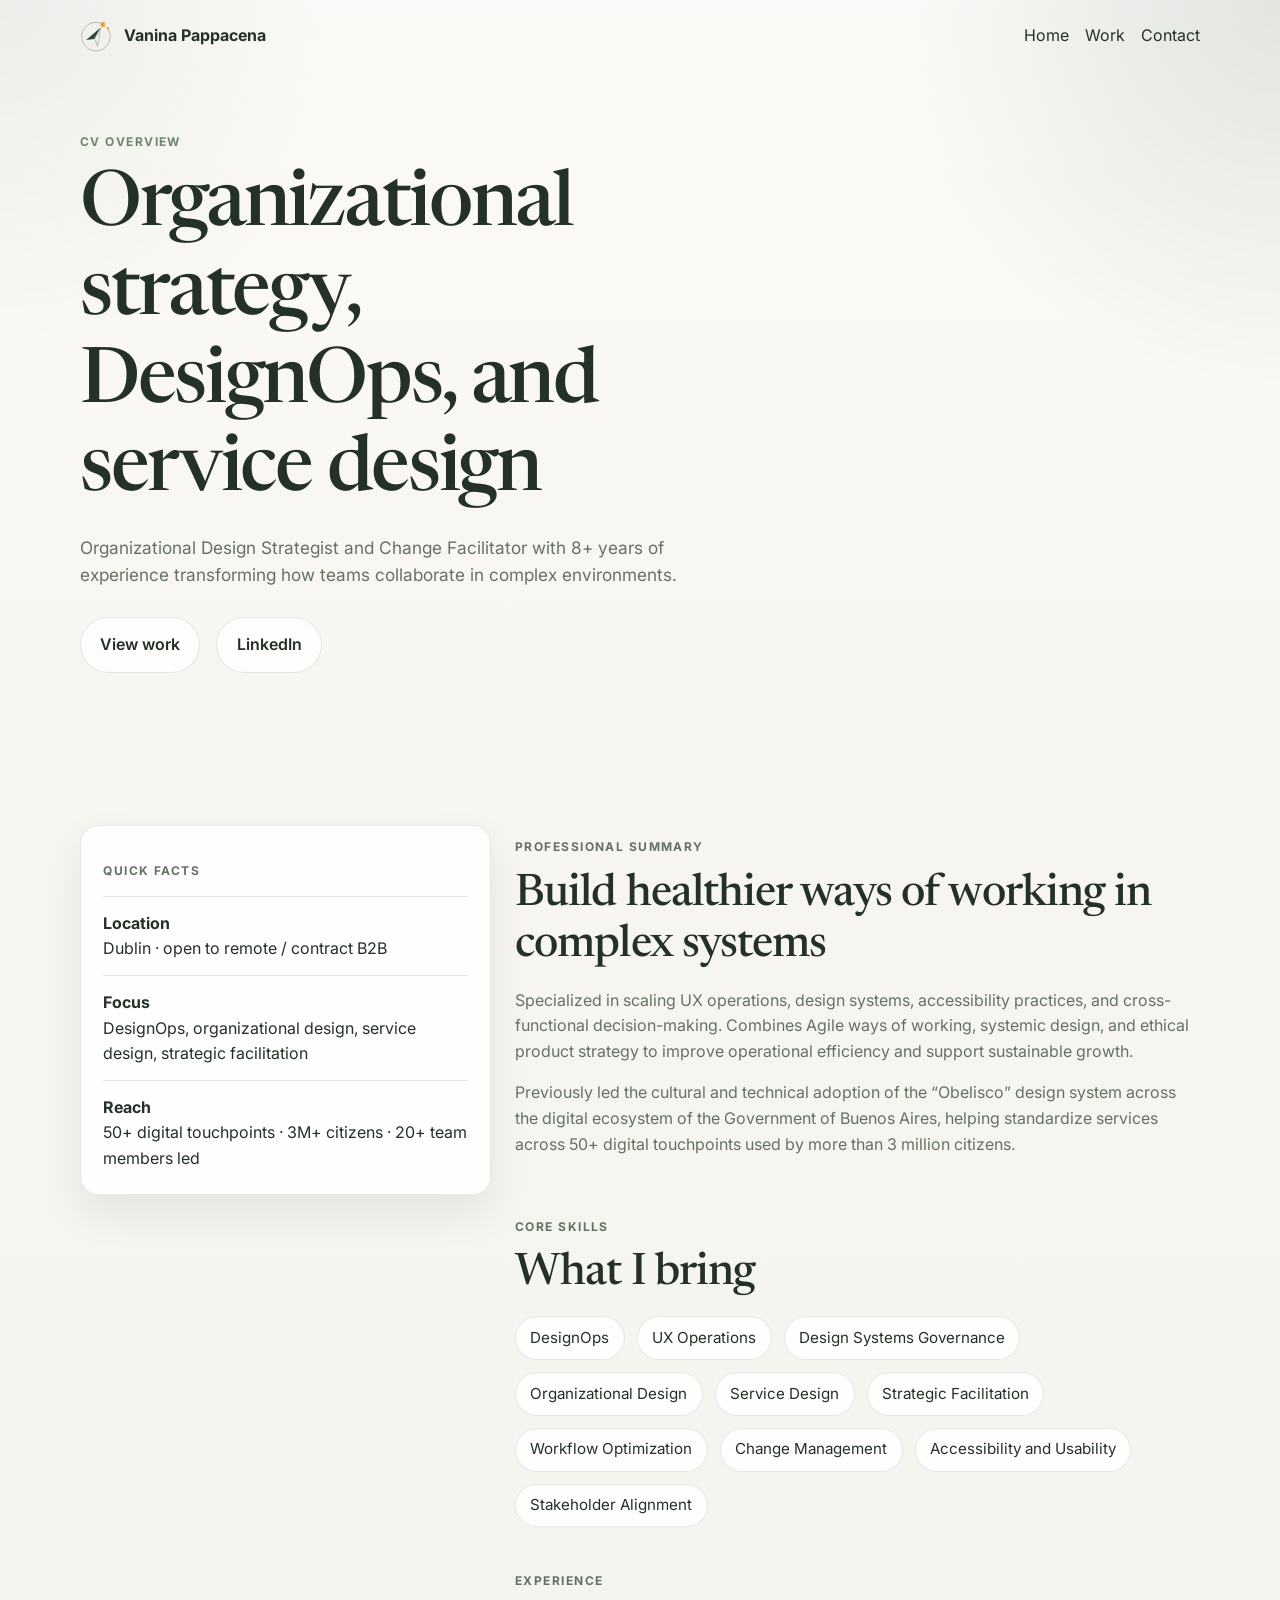
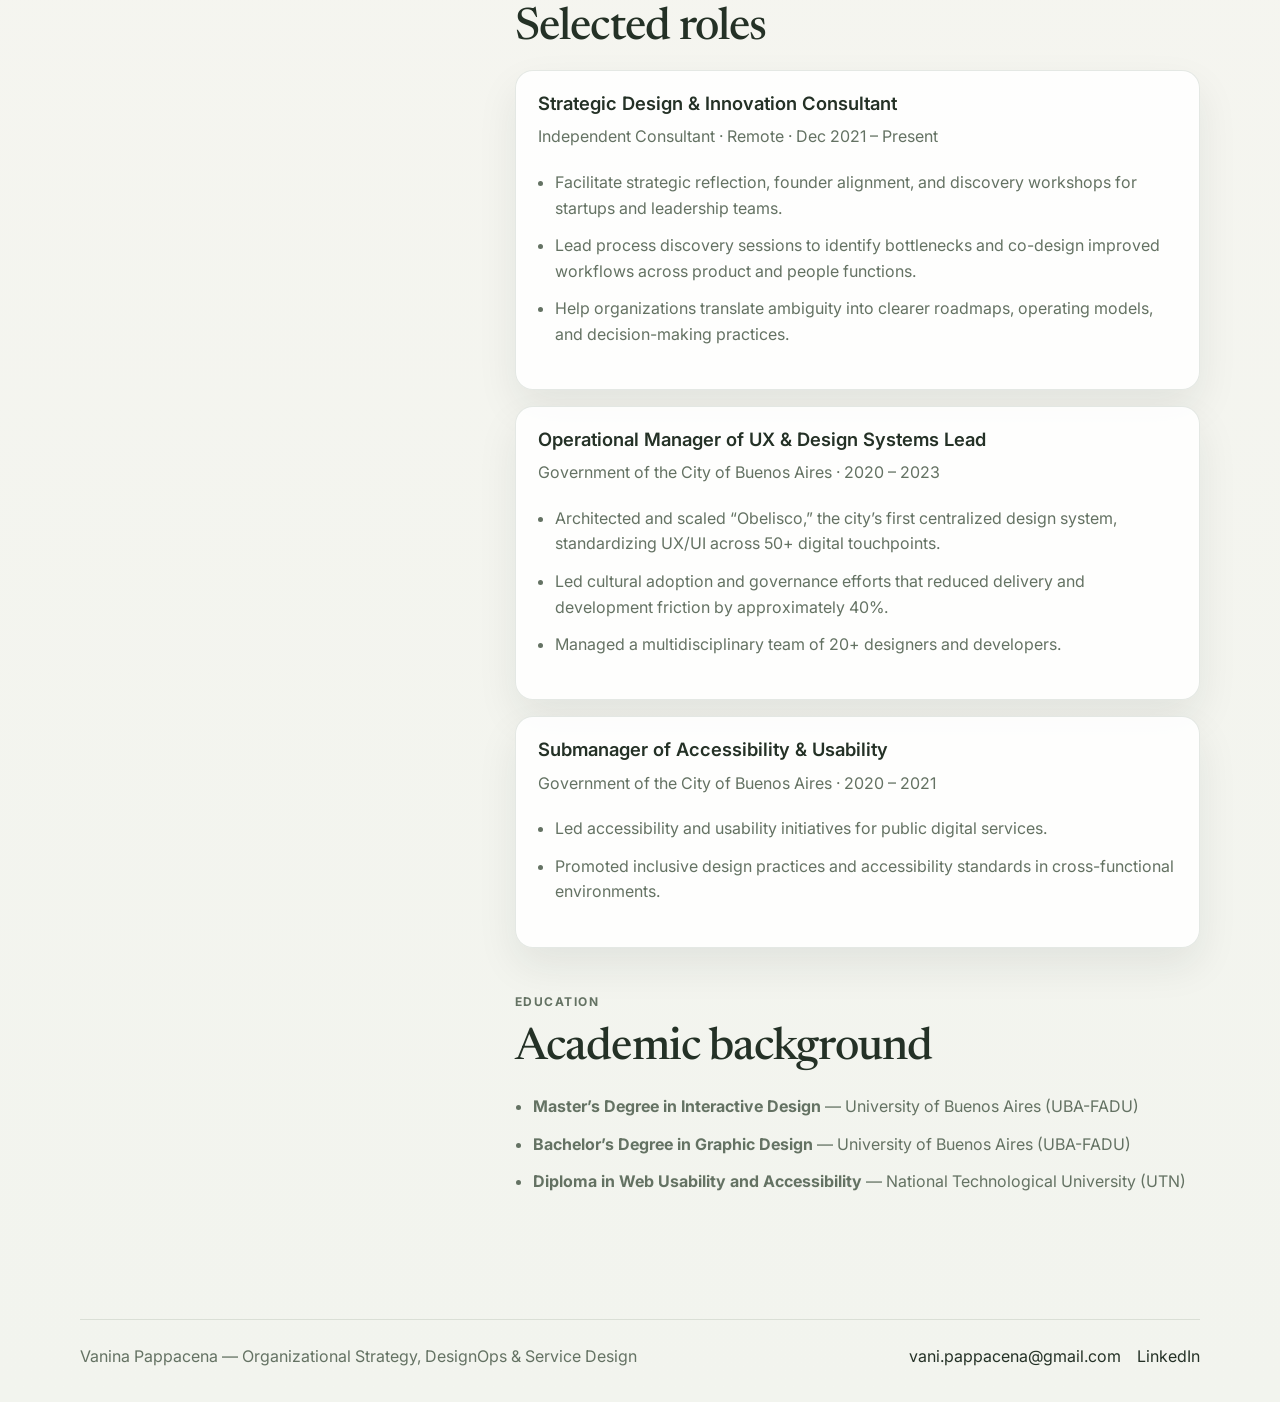
==== cv.html @ 183bc6b1 "Restructure homepage for recruiters and clients" ====
<!DOCTYPE html>
<html lang="en">
  <head>
    <meta charset="UTF-8" />
    <meta name="viewport" content="width=device-width, initial-scale=1.0" />
    <title>CV | Vanina Pappacena</title>
    <meta
      name="description"
      content="Professional profile and CV overview for Vanina Pappacena, focused on organizational strategy, DesignOps, and service design."
    />
    <link rel="preconnect" href="https://fonts.googleapis.com" />
    <link rel="preconnect" href="https://fonts.gstatic.com" crossorigin />
    <link
      href="https://fonts.googleapis.com/css2?family=Inter:wght@400;500;600;700;800&family=Newsreader:opsz,wght@6..72,400;6..72,500;6..72,600&display=swap"
      rel="stylesheet"
    />
    <link rel="stylesheet" href="styles.css" />
  </head>
  <body>
    <a class="skip-link" href="#main">Skip to content</a>
    <header class="hero archive-page">
      <nav class="nav container">
        <a href="index.html" class="brand" aria-label="Vanina Pappacena home">
          <span class="brand-mark" aria-hidden="true">
            <svg viewBox="0 0 26 27" xmlns="http://www.w3.org/2000/svg">
              <path d="M23.3946 8C24.4156 9.76504 25 11.8143 25 14C25 20.6274 19.6274 26 13 26C6.37258 26 1 20.6274 1 14C1 7.37258 6.37258 2 13 2C14.4025 2 15.7489 2.24062 17 2.68282" />
              <path d="M13.1991 19.167L14.4355 22.2803L16.8695 6.65194L11.7145 15.9192L13.1991 19.167Z" />
              <path d="M7.9419 16.3887L4.68591 16.9181L16.6733 6.60284L11.4561 15.9947L7.95185 16.3896L7.9419 16.3887Z" class="fill" />
              <path d="M18.597 6C18.2845 6 18.0086 5.92142 17.7692 5.76426C17.5299 5.60709 17.3419 5.37389 17.2051 5.06463C17.0684 4.75032 17 4.36248 17 3.90114C17 3.21166 17.1441 2.68441 17.4322 2.31939C17.7253 1.95437 18.1234 1.77186 18.6264 1.77186C18.812 1.77186 18.9805 1.79974 19.1318 1.85551C19.2833 1.90621 19.4176 1.97972 19.5348 2.07604C19.6569 2.1673 19.7594 2.2763 19.8425 2.40304L19.8718 2.40304L19.967 1.84791L20.4798 1.84791L20.4798 5.02661C20.4798 5.18378 20.5092 5.29531 20.5678 5.36121C20.6264 5.42205 20.6972 5.45247 20.7802 5.45247C20.8193 5.45247 20.8608 5.4474 20.9048 5.43726C20.9487 5.42712 20.9805 5.41952 21 5.41445L21 5.90114C20.9756 5.91635 20.9414 5.93156 20.8974 5.94676C20.8535 5.96198 20.8046 5.97465 20.751 5.98479C20.6972 5.99493 20.6434 6 20.5898 6C20.409 6 20.2576 5.95437 20.1355 5.86311C20.0183 5.77186 19.9329 5.60963 19.8791 5.37643L19.8278 5.37643C19.7497 5.4981 19.652 5.6071 19.5348 5.70342C19.4176 5.79468 19.2808 5.86819 19.1246 5.92395C18.9682 5.97465 18.7924 6 18.597 6Z" class="accent" />
              <circle cx="23" cy="7" r="1" class="accent" />
            </svg>
          </span>
          <span>Vanina Pappacena</span>
        </a>
        <div class="nav-links">
          <a href="index.html">Home</a>
          <a href="work.html">Work</a>
          <a href="index.html#contact">Contact</a>
        </div>
      </nav>
      <div class="container page-intro" id="main">
        <p class="eyebrow">CV overview</p>
        <h1>Organizational strategy, DesignOps, and service design</h1>
        <p class="lead">
          Organizational Design Strategist and Change Facilitator with 8+ years of experience transforming
          how teams collaborate in complex environments.
        </p>
        <div class="hero-actions">
          <a class="button secondary" href="work.html">View work</a>
          <a class="button secondary" href="https://www.linkedin.com/in/vanina-pappacena/" target="_blank" rel="noreferrer">LinkedIn</a>
        </div>
      </div>
    </header>

    <main>
      <section class="section container cv-layout">
        <aside class="case-summary">
          <p class="eyebrow">Quick facts</p>
          <ul class="metric-list">
            <li><strong>Location</strong><span>Dublin · open to remote / contract B2B</span></li>
            <li><strong>Focus</strong><span>DesignOps, organizational design, service design, strategic facilitation</span></li>
            <li><strong>Reach</strong><span>50+ digital touchpoints · 3M+ citizens · 20+ team members led</span></li>
          </ul>
        </aside>

        <div class="cv-content">
          <section class="case-section">
            <p class="eyebrow">Professional summary</p>
            <h2>Build healthier ways of working in complex systems</h2>
            <p>
              Specialized in scaling UX operations, design systems, accessibility practices, and cross-functional decision-making.
              Combines Agile ways of working, systemic design, and ethical product strategy to improve operational efficiency and support sustainable growth.
            </p>
            <p>
              Previously led the cultural and technical adoption of the “Obelisco” design system across the digital ecosystem of the Government of Buenos Aires,
              helping standardize services across 50+ digital touchpoints used by more than 3 million citizens.
            </p>
          </section>

          <section class="case-section">
            <p class="eyebrow">Core skills</p>
            <h2>What I bring</h2>
            <div class="chip-grid">
              <span class="chip">DesignOps</span>
              <span class="chip">UX Operations</span>
              <span class="chip">Design Systems Governance</span>
              <span class="chip">Organizational Design</span>
              <span class="chip">Service Design</span>
              <span class="chip">Strategic Facilitation</span>
              <span class="chip">Workflow Optimization</span>
              <span class="chip">Change Management</span>
              <span class="chip">Accessibility and Usability</span>
              <span class="chip">Stakeholder Alignment</span>
            </div>
          </section>

          <section class="case-section">
            <p class="eyebrow">Experience</p>
            <h2>Selected roles</h2>
            <div class="timeline">
              <article class="timeline-item">
                <h3>Strategic Design &amp; Innovation Consultant</h3>
                <p class="timeline-meta">Independent Consultant · Remote · Dec 2021 – Present</p>
                <ul class="about-points">
                  <li>Facilitate strategic reflection, founder alignment, and discovery workshops for startups and leadership teams.</li>
                  <li>Lead process discovery sessions to identify bottlenecks and co-design improved workflows across product and people functions.</li>
                  <li>Help organizations translate ambiguity into clearer roadmaps, operating models, and decision-making practices.</li>
                </ul>
              </article>
              <article class="timeline-item">
                <h3>Operational Manager of UX &amp; Design Systems Lead</h3>
                <p class="timeline-meta">Government of the City of Buenos Aires · 2020 – 2023</p>
                <ul class="about-points">
                  <li>Architected and scaled “Obelisco,” the city’s first centralized design system, standardizing UX/UI across 50+ digital touchpoints.</li>
                  <li>Led cultural adoption and governance efforts that reduced delivery and development friction by approximately 40%.</li>
                  <li>Managed a multidisciplinary team of 20+ designers and developers.</li>
                </ul>
              </article>
              <article class="timeline-item">
                <h3>Submanager of Accessibility &amp; Usability</h3>
                <p class="timeline-meta">Government of the City of Buenos Aires · 2020 – 2021</p>
                <ul class="about-points">
                  <li>Led accessibility and usability initiatives for public digital services.</li>
                  <li>Promoted inclusive design practices and accessibility standards in cross-functional environments.</li>
                </ul>
              </article>
            </div>
          </section>

          <section class="case-section">
            <p class="eyebrow">Education</p>
            <h2>Academic background</h2>
            <ul class="about-points">
              <li><strong>Master’s Degree in Interactive Design</strong> — University of Buenos Aires (UBA-FADU)</li>
              <li><strong>Bachelor’s Degree in Graphic Design</strong> — University of Buenos Aires (UBA-FADU)</li>
              <li><strong>Diploma in Web Usability and Accessibility</strong> — National Technological University (UTN)</li>
            </ul>
          </section>
        </div>
      </section>
    </main>

    <footer class="site-footer">
      <div class="container footer-content">
        <p>Vanina Pappacena — Organizational Strategy, DesignOps &amp; Service Design</p>
        <div class="footer-links">
          <a href="mailto:vani.pappacena@gmail.com">vani.pappacena@gmail.com</a>
          <a href="https://www.linkedin.com/in/vanina-pappacena/" target="_blank" rel="noreferrer">LinkedIn</a>
        </div>
      </div>
    </footer>
  </body>
</html>
---- styles.css ----
:root {
  --bg: #f6f4ee;
  --bg-alt: #edf1ea;
  --bg-soft: #e5ebe3;
  --surface: rgba(255, 255, 255, 0.88);
  --surface-strong: rgba(255, 255, 255, 0.96);
  --text: #243126;
  --muted: #647263;
  --accent: #6f856c;
  --accent-strong: #2c492d;
  --accent-warm: #e09f3e;
  --border: rgba(44, 73, 45, 0.12);
  --shadow: 0 18px 40px rgba(30, 44, 32, 0.08);
}

* {
  box-sizing: border-box;
}

html {
  scroll-behavior: smooth;
}

body {
  margin: 0;
  font-family: "Inter", system-ui, sans-serif;
  background: linear-gradient(180deg, #f8f6f1 0%, #f2f4ee 100%);
  color: var(--text);
  line-height: 1.6;
}

.skip-link {
  position: absolute;
  left: -9999px;
}

.skip-link:focus {
  left: 1rem;
  top: 1rem;
  z-index: 100;
  background: white;
  color: #0b1020;
  padding: 0.75rem 1rem;
  border-radius: 0.75rem;
}

.container {
  width: min(1120px, calc(100% - 2rem));
  margin: 0 auto;
}

.hero {
  padding-bottom: 4rem;
  background:
    radial-gradient(circle at top right, rgba(44, 73, 45, 0.12), transparent 26%),
    radial-gradient(circle at top left, rgba(111, 133, 108, 0.1), transparent 24%),
    linear-gradient(180deg, rgba(255, 255, 255, 0.5), rgba(255, 255, 255, 0));
}

.nav {
  display: flex;
  align-items: center;
  justify-content: space-between;
  padding: 1.25rem 0;
  gap: 1rem;
}

.brand,
.nav a,
.work-card a {
  color: var(--text);
  text-decoration: none;
}

.brand {
  display: inline-flex;
  align-items: center;
  gap: 0.75rem;
  font-weight: 700;
}

.brand-mark {
  width: 2rem;
  height: 2rem;
  display: inline-flex;
}

.brand-mark svg {
  width: 100%;
  height: 100%;
  fill: none;
  stroke: #2c492d;
  stroke-width: 0.25;
  stroke-linecap: round;
  stroke-linejoin: round;
}

.brand-mark svg .fill {
  fill: #2c492d;
  stroke: none;
}

.brand-mark svg .accent {
  fill: var(--accent-warm);
  stroke: none;
}

.nav-links {
  display: flex;
  gap: 1rem;
  flex-wrap: wrap;
}

.hero-content {
  padding: 4.5rem 0 2.5rem;
}

.eyebrow,
.tag {
  color: var(--accent);
  text-transform: uppercase;
  letter-spacing: 0.12em;
  font-size: 0.75rem;
  font-weight: 700;
}

h1,
h2,
h3 {
  line-height: 1.15;
  margin: 0 0 1rem;
}

h1 {
  font-family: "Newsreader", Georgia, serif;
  font-size: clamp(2.5rem, 7vw, 4.8rem);
  max-width: 13ch;
  font-weight: 500;
  letter-spacing: -0.03em;
}

h2 {
  font-family: "Newsreader", Georgia, serif;
  font-size: clamp(1.8rem, 4vw, 2.8rem);
  font-weight: 500;
  letter-spacing: -0.02em;
}

h3 {
  font-size: 1.15rem;
  font-weight: 600;
}

.lead {
  max-width: 58ch;
  color: var(--muted);
  font-size: 1.08rem;
}

.supporting-copy {
  max-width: 58ch;
  margin: 1rem 0 0;
  color: #556353;
}

.hero-actions,
.contact-actions {
  display: flex;
  gap: 1rem;
  flex-wrap: wrap;
  margin-top: 1.75rem;
}

.button {
  display: inline-flex;
  align-items: center;
  justify-content: center;
  padding: 0.9rem 1.2rem;
  border-radius: 999px;
  border: 1px solid var(--border);
  text-decoration: none;
  font-weight: 600;
}

.button.primary {
  background: var(--accent-strong);
  color: #f8f6f1;
  border-color: transparent;
}

.button.secondary {
  background: rgba(255, 255, 255, 0.8);
  color: var(--text);
}

.text-link {
  color: var(--accent-strong);
  text-decoration: none;
  font-weight: 600;
}

.button:hover,
.button:focus-visible,
.nav a:hover,
.nav a:focus-visible,
.work-card a:hover,
.work-card a:focus-visible,
.footer-links a:hover,
.footer-links a:focus-visible {
  opacity: 0.9;
}

.highlights {
  list-style: none;
  padding: 0;
  margin: 2rem 0 0;
  display: grid;
  grid-template-columns: repeat(2, minmax(0, 1fr));
  gap: 0.75rem;
  max-width: 48rem;
}

.highlights li,
.card,
.work-card,
.contact-box {
  background: var(--surface);
  border: 1px solid var(--border);
  border-radius: 16px;
  box-shadow: var(--shadow);
}

.highlights li {
  padding: 1rem 1.1rem;
}

.section-tight {
  padding: 2.5rem 0 0;
}

.intro-panel {
  padding: 0;
  background: transparent;
  border: 0;
  border-radius: 0;
  color: #435140;
  box-shadow: none;
}

.intro-panel p {
  margin: 0;
  font-size: 1.05rem;
  max-width: 38rem;
}

.intro-minimal {
  border-top: 1px solid var(--border);
  padding-top: 1.5rem;
}

.section {
  padding: 4.5rem 0;
}

.section-alt {
  background: var(--bg-alt);
}

.section-heading {
  margin-bottom: 1.75rem;
}

.compact-heading {
  margin-bottom: 1.25rem;
}

.grid {
  display: grid;
  gap: 1.25rem;
}

.two-up {
  grid-template-columns: repeat(2, minmax(0, 1fr));
}

.three-up {
  grid-template-columns: repeat(3, minmax(0, 1fr));
}

.work-grid {
  grid-template-columns: repeat(3, minmax(0, 1fr));
}

.expanded-work-grid {
  grid-template-columns: repeat(2, minmax(0, 1fr));
}

.compact-work-grid {
  align-items: start;
}

.card,
.work-card {
  padding: 1.35rem;
}

.audience-grid {
  align-items: stretch;
}

.audience-card {
  display: flex;
  flex-direction: column;
}

.card-actions {
  display: flex;
  align-items: center;
  gap: 1rem;
  flex-wrap: wrap;
  margin-top: auto;
  padding-top: 1rem;
}

.service-card,
.faq-card {
  height: 100%;
}

.feature-list {
  margin: 1rem 0 0;
  padding-left: 1.15rem;
  color: var(--muted);
}

.feature-list li + li {
  margin-top: 0.55rem;
}

.work-card ul {
  padding-left: 1.2rem;
  color: var(--muted);
}

.service-card p,
.work-card p,
.about-copy p,
.testimonial-card p,
.contact-box p {
  max-width: 58ch;
}

.work-card a {
  font-weight: 600;
  color: var(--accent-strong);
}

.about-points {
  margin: 1.25rem 0;
  padding-left: 1.1rem;
  color: var(--muted);
}

.about-points li {
  margin-bottom: 0.75rem;
}

.about-layout {
  display: grid;
  grid-template-columns: 0.8fr 1.2fr;
  gap: 2rem;
  align-items: start;
}

.about-copy {
  color: var(--muted);
}

.testimonials-grid {
  grid-template-columns: repeat(2, minmax(0, 1fr));
}

.testimonial-card,
.final-cta {
  background: var(--surface);
  border: 1px solid var(--border);
  border-radius: 16px;
  box-shadow: var(--shadow);
}

.testimonial-card {
  padding: 1.5rem;
  color: var(--muted);
}

.testimonial-meta {
  display: flex;
  flex-direction: column;
  gap: 0.15rem;
  margin-top: 1rem;
  color: var(--text);
}

.testimonial-meta span {
  color: var(--muted);
  font-size: 0.95rem;
}

.contact-box {
  padding: 2rem;
  display: flex;
  justify-content: space-between;
  gap: 2rem;
  align-items: center;
}

.section-note {
  margin: 1.25rem 0 0;
  color: var(--muted);
  max-width: 44rem;
}

.archive-cta {
  display: flex;
  align-items: center;
  justify-content: space-between;
  gap: 1rem;
  flex-wrap: wrap;
}

.archive-page .hero,
.case-page .hero {
  padding-bottom: 2.5rem;
}

.page-intro {
  padding: 3rem 0 1rem;
}

.archive-grid {
  align-items: stretch;
}

.cv-layout {
  display: grid;
  grid-template-columns: 0.75fr 1.25fr;
  gap: 1.5rem;
  align-items: start;
}

.cv-content {
  display: grid;
  gap: 0;
}

.chip-grid {
  display: flex;
  flex-wrap: wrap;
  gap: 0.75rem;
  margin-top: 1rem;
}

.chip {
  display: inline-flex;
  align-items: center;
  padding: 0.55rem 0.9rem;
  border-radius: 999px;
  background: rgba(255, 255, 255, 0.9);
  border: 1px solid var(--border);
  color: var(--text);
  font-size: 0.95rem;
}

.timeline {
  display: grid;
  gap: 1rem;
  margin-top: 1rem;
}

.timeline-item {
  background: var(--surface);
  border: 1px solid var(--border);
  border-radius: 18px;
  box-shadow: var(--shadow);
  padding: 1.35rem;
}

.timeline-meta {
  margin: -0.35rem 0 1rem;
  color: var(--muted);
}

.case-backlink {
  display: inline-flex;
  margin-top: 1rem;
  color: var(--accent-strong);
  text-decoration: none;
  font-weight: 600;
}

.case-hero {
  display: grid;
  grid-template-columns: 1.05fr 0.95fr;
  gap: 2rem;
  align-items: center;
}

.case-cover {
  width: 100%;
  border-radius: 24px;
  border: 1px solid var(--border);
  box-shadow: var(--shadow);
  display: block;
}

.case-layout {
  display: grid;
  grid-template-columns: 0.85fr 1.15fr;
  gap: 1.5rem;
  align-items: start;
}

.case-summary,
.gallery-card,
.fact-card {
  background: var(--surface);
  border: 1px solid var(--border);
  border-radius: 18px;
  box-shadow: var(--shadow);
}

.case-summary,
.fact-card {
  padding: 1.4rem;
}

.case-summary p,
.fact-card p,
.case-intro,
.case-section p {
  color: var(--muted);
}

.metric-list,
.fact-list {
  list-style: none;
  padding: 0;
  margin: 1rem 0 0;
  display: grid;
  gap: 0.85rem;
}

.metric-list li,
.fact-list li {
  padding-top: 0.85rem;
  border-top: 1px solid var(--border);
}

.metric-list strong,
.fact-list strong {
  display: block;
  color: var(--text);
}

.case-section + .case-section {
  margin-top: 2rem;
}

.case-grid {
  display: grid;
  grid-template-columns: repeat(2, minmax(0, 1fr));
  gap: 1rem;
  margin-top: 1.25rem;
}

.gallery-card {
  padding: 0.9rem;
}

.gallery-card img {
  width: 100%;
  display: block;
  border-radius: 14px;
}

.gallery-card figcaption {
  font-size: 0.95rem;
  color: var(--muted);
  padding-top: 0.75rem;
}

.case-facts {
  display: grid;
  grid-template-columns: repeat(3, minmax(0, 1fr));
  gap: 1rem;
  margin-top: 1.5rem;
}

.site-footer {
  padding: 2rem 0 2rem;
}

.footer-content {
  padding-top: 1.5rem;
  border-top: 1px solid var(--border);
  display: flex;
  align-items: center;
  justify-content: space-between;
  gap: 1rem;
  color: var(--muted);
}

.footer-content p {
  margin: 0;
}

.footer-links {
  display: flex;
  flex-wrap: wrap;
  gap: 1rem;
}

.footer-links a {
  color: var(--text);
  text-decoration: none;
}

.nav a,
.button,
.work-card a,
.footer-links a {
  transition: all 0.2s ease;
}

.nav a:hover,
.nav a:focus-visible {
  color: var(--accent-strong);
}

@media (max-width: 900px) {
  .two-up,
  .three-up,
  .work-grid,
  .testimonials-grid,
  .about-layout,
  .contact-box,
  .expanded-work-grid,
  .footer-content,
  .cv-layout {
    grid-template-columns: 1fr;
    display: grid;
  }

  .case-hero,
  .case-layout,
  .case-grid,
  .case-facts {
    grid-template-columns: 1fr;
  }

  .archive-cta {
    align-items: flex-start;
  }

  .footer-content {
    display: flex;
    flex-direction: column;
    align-items: flex-start;
  }
}

@media (max-width: 640px) {
  .nav {
    flex-direction: column;
    gap: 0.75rem;
  }

  .highlights {
    grid-template-columns: 1fr;
  }

  .hero-content {
    padding-top: 2.5rem;
  }

  .contact-actions,
  .hero-actions,
  .card-actions {
    flex-direction: column;
  }

  .button,
  .text-link {
    width: 100%;
    justify-content: center;
  }
}
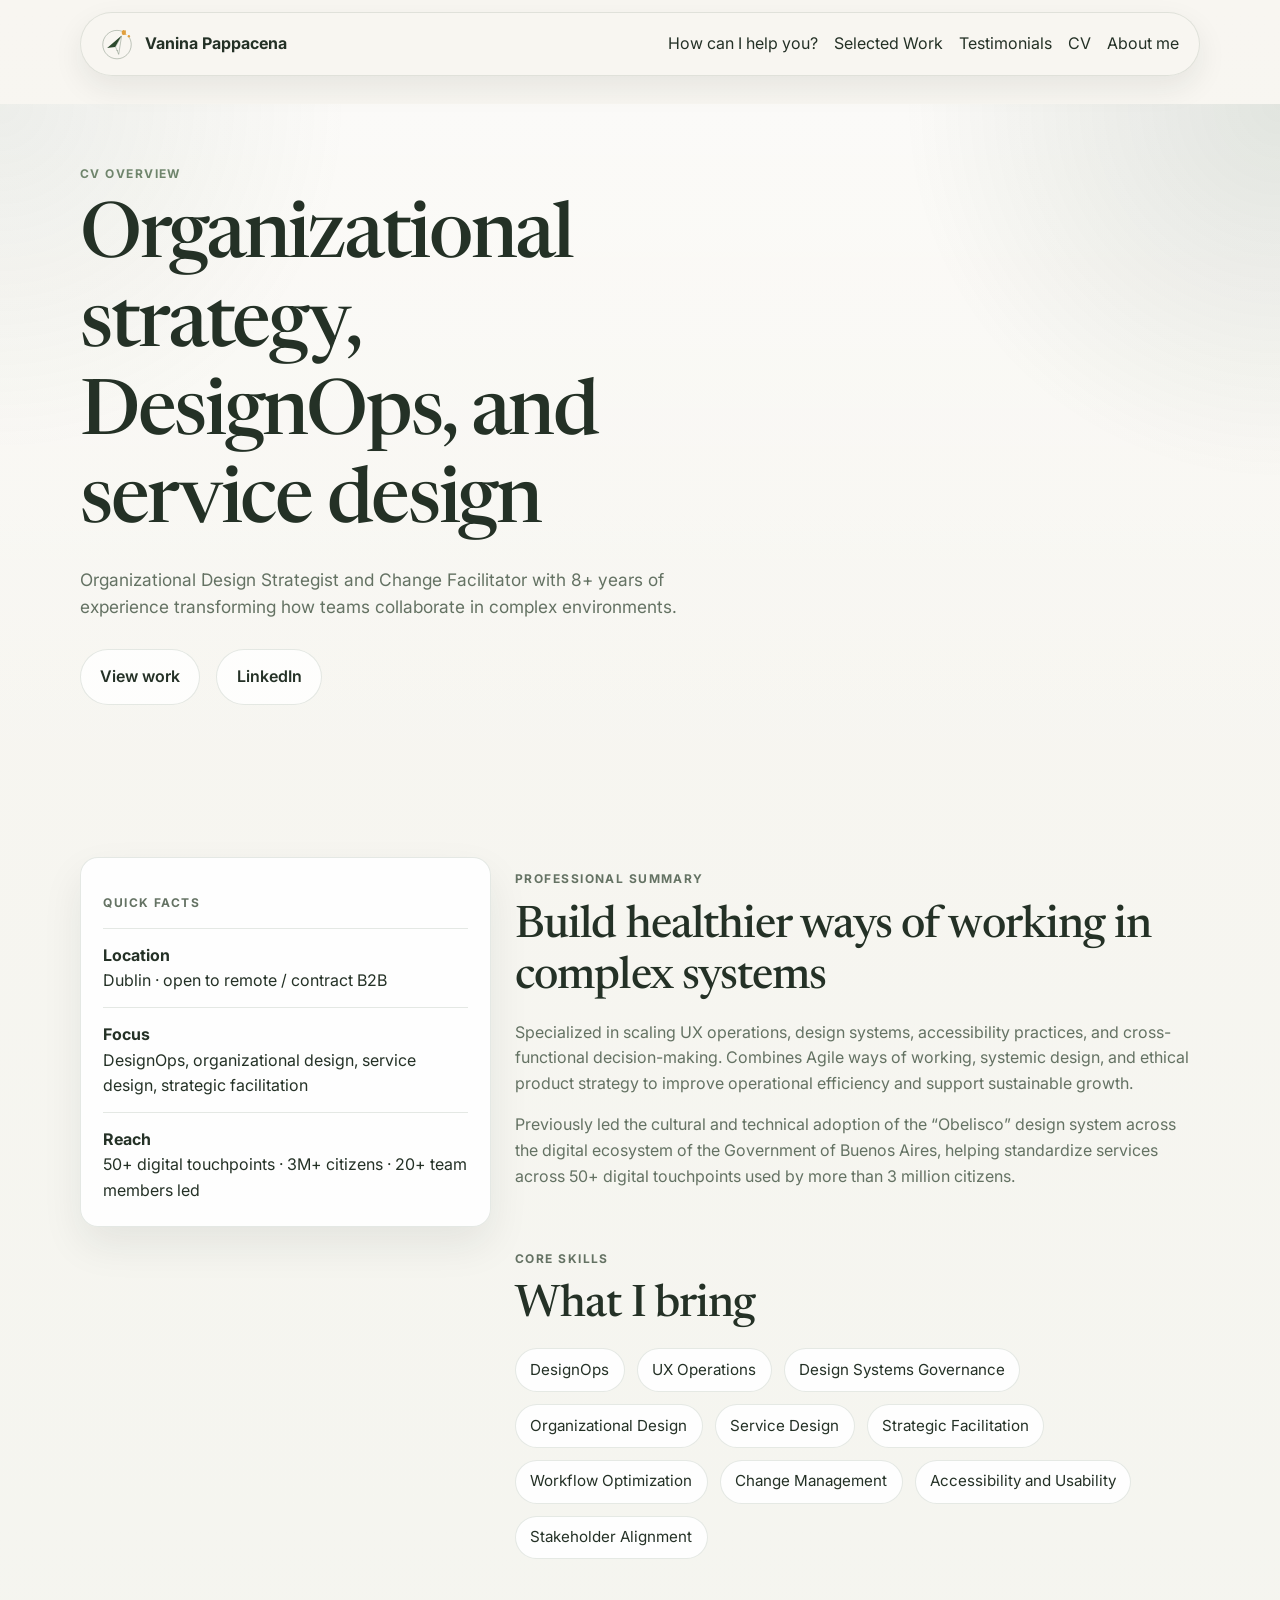
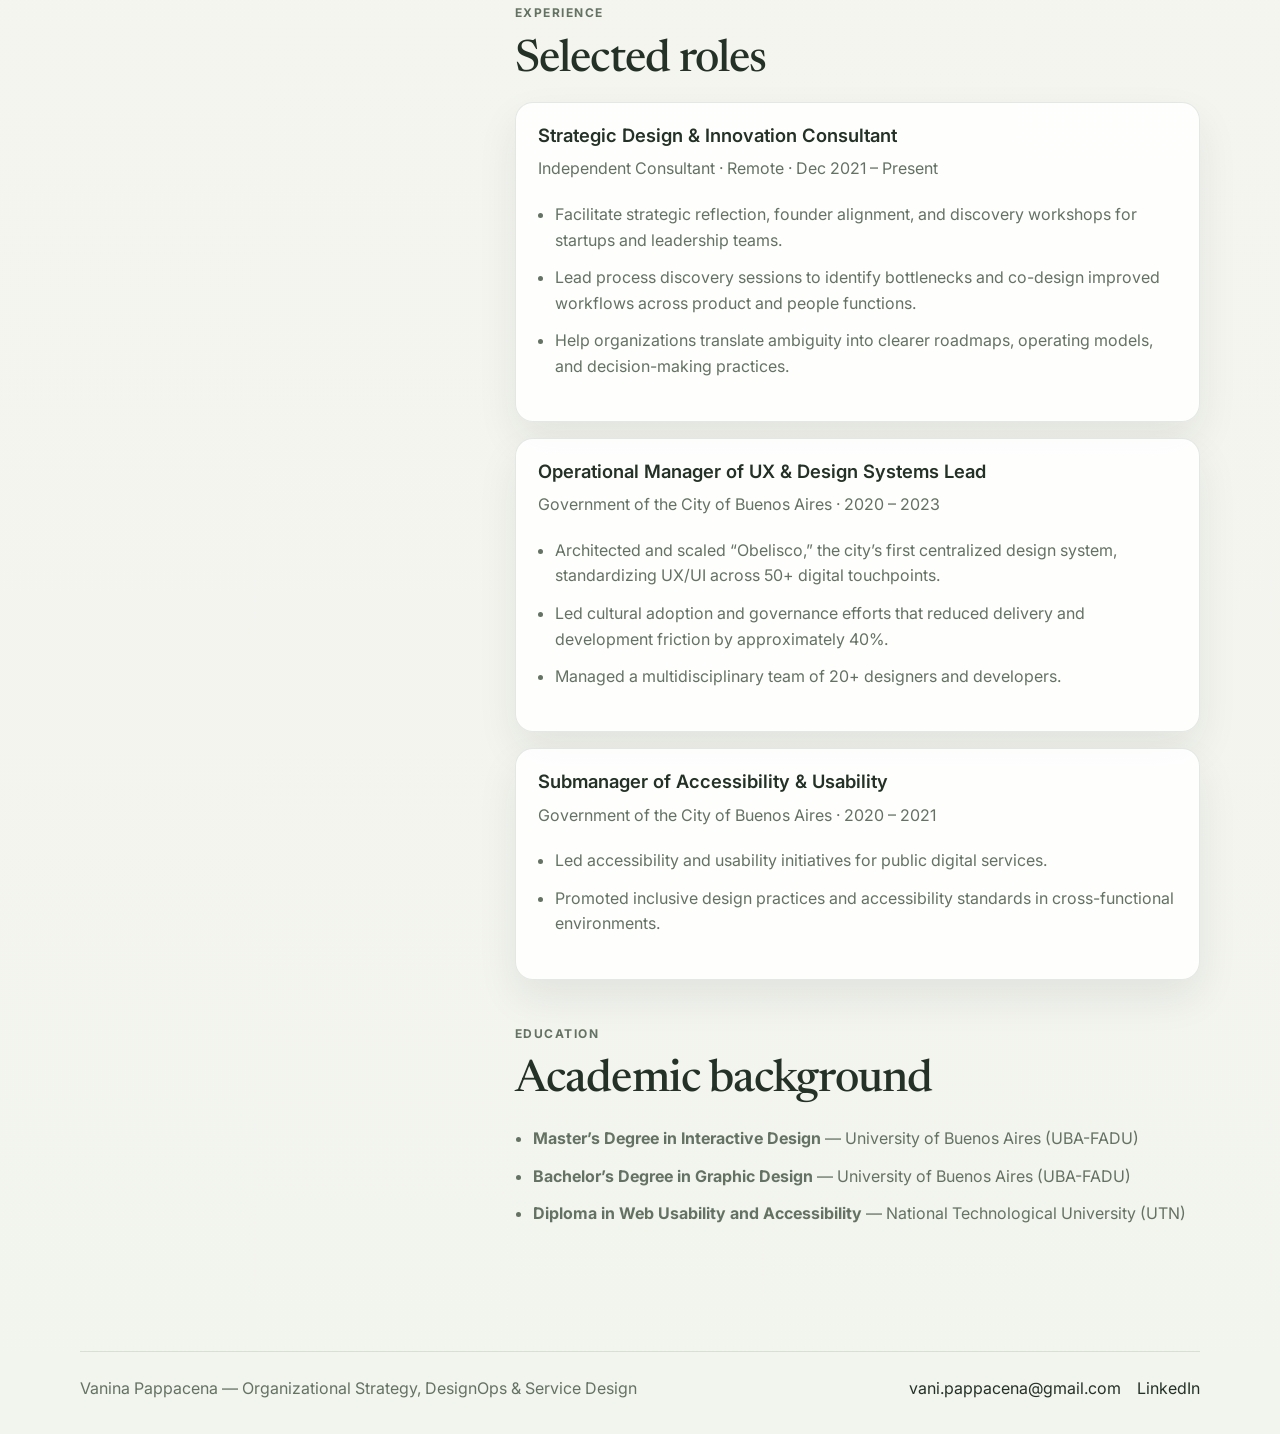
==== commit 70d6572e: "Unify navigation and refine case pages" ====
--- a/cv.html
+++ b/cv.html
@@ -33,9 +33,11 @@
           <span>Vanina Pappacena</span>
         </a>
         <div class="nav-links">
-          <a href="index.html">Home</a>
-          <a href="work.html">Work</a>
-          <a href="index.html#contact">Contact</a>
+          <a href="index.html#services">How can I help you?</a>
+          <a href="work.html">Selected Work</a>
+          <a href="index.html#testimonials">Testimonials</a>
+          <a href="cv.html">CV</a>
+          <a href="index.html#about">About me</a>
         </div>
       </nav>
       <div class="container page-intro" id="main">
--- a/styles.css
+++ b/styles.css
@@ -27,6 +27,7 @@
   background: linear-gradient(180deg, #f8f6f1 0%, #f2f4ee 100%);
   color: var(--text);
   line-height: 1.6;
+  padding-top: 6.5rem;
 }
 
 .skip-link {
@@ -61,8 +62,22 @@
   display: flex;
   align-items: center;
   justify-content: space-between;
-  padding: 1.25rem 0;
-  gap: 1rem;
+  position: fixed;
+  top: 0.75rem;
+  left: 50%;
+  transform: translateX(-50%);
+  width: min(1120px, calc(100% - 2rem));
+  z-index: 40;
+  padding: 0.95rem 1.25rem;
+  gap: 1rem;
+  backdrop-filter: blur(14px);
+}
+
+.nav.container {
+  background: rgba(248, 246, 241, 0.86);
+  border: 1px solid var(--border);
+  border-radius: 999px;
+  box-shadow: 0 12px 30px rgba(30, 44, 32, 0.08);
 }
 
 .brand,
@@ -113,6 +128,7 @@
 
 .hero-content {
   padding: 4.5rem 0 2.5rem;
+  max-width: 40rem;
 }
 
 .eyebrow,
@@ -268,6 +284,7 @@
 
 .section-heading {
   margin-bottom: 1.75rem;
+  text-align: center;
 }
 
 .compact-heading {
@@ -289,6 +306,56 @@
 
 .work-grid {
   grid-template-columns: repeat(3, minmax(0, 1fr));
+}
+
+.archive-case-grid {
+  display: grid;
+  grid-template-columns: repeat(3, minmax(0, 1fr));
+  gap: 1.25rem;
+}
+
+.featured-case-grid {
+  grid-template-columns: repeat(3, minmax(0, 1fr));
+}
+
+.archive-case-card {
+  display: flex;
+  flex-direction: column;
+  background: var(--surface);
+  border: 1px solid var(--border);
+  border-radius: 18px;
+  overflow: hidden;
+  text-decoration: none;
+  color: var(--text);
+  box-shadow: 0 14px 32px rgba(30, 44, 32, 0.06);
+  transition: transform 0.22s ease, box-shadow 0.22s ease, border-color 0.22s ease;
+}
+
+.archive-case-card:hover,
+.archive-case-card:focus-visible {
+  transform: translateY(-4px);
+  box-shadow: 0 20px 44px rgba(30, 44, 32, 0.1);
+  border-color: rgba(44, 73, 45, 0.22);
+}
+
+.archive-case-image {
+  width: 100%;
+  aspect-ratio: 1.3 / 1;
+  object-fit: cover;
+  display: block;
+}
+
+.archive-case-body {
+  padding: 1rem 1.1rem 1.2rem;
+}
+
+.archive-case-body h3 {
+  margin-bottom: 0.55rem;
+}
+
+.archive-case-body p:last-child {
+  margin-bottom: 0;
+  color: var(--muted);
 }
 
 .expanded-work-grid {
@@ -372,12 +439,33 @@
   align-items: start;
 }
 
+.about-media {
+  display: flex;
+  flex-direction: column;
+  align-items: center;
+  gap: 1rem;
+}
+
+.profile-image {
+  width: min(320px, 100%);
+  aspect-ratio: 1;
+  object-fit: cover;
+  border-radius: 50%;
+  display: block;
+  filter: grayscale(100%);
+}
+
 .about-copy {
   color: var(--muted);
 }
 
 .testimonials-grid {
   grid-template-columns: repeat(2, minmax(0, 1fr));
+}
+
+.testimonials-grid-wide {
+  grid-template-columns: 1fr 1.35fr 1fr;
+  align-items: stretch;
 }
 
 .testimonial-card,
@@ -393,6 +481,11 @@
   color: var(--muted);
 }
 
+.testimonial-card p {
+  font-style: italic;
+  font-size: 1.05rem;
+}
+
 .testimonial-meta {
   display: flex;
   flex-direction: column;
@@ -423,9 +516,10 @@
 .archive-cta {
   display: flex;
   align-items: center;
-  justify-content: space-between;
+  justify-content: center;
   gap: 1rem;
   flex-wrap: wrap;
+  margin-top: 1.5rem;
 }
 
 .archive-page .hero,
@@ -492,7 +586,7 @@
 
 .case-backlink {
   display: inline-flex;
-  margin-top: 1rem;
+  margin-bottom: 1rem;
   color: var(--accent-strong);
   text-decoration: none;
   font-weight: 600;
@@ -641,6 +735,7 @@
   .two-up,
   .three-up,
   .work-grid,
+  .archive-case-grid,
   .testimonials-grid,
   .about-layout,
   .contact-box,
@@ -658,6 +753,10 @@
     grid-template-columns: 1fr;
   }
 
+  .testimonials-grid-wide {
+    grid-template-columns: 1fr;
+  }
+
   .archive-cta {
     align-items: flex-start;
   }
@@ -670,9 +769,14 @@
 }
 
 @media (max-width: 640px) {
+  body {
+    padding-top: 8.5rem;
+  }
+
   .nav {
     flex-direction: column;
     gap: 0.75rem;
+    border-radius: 24px;
   }
 
   .highlights {
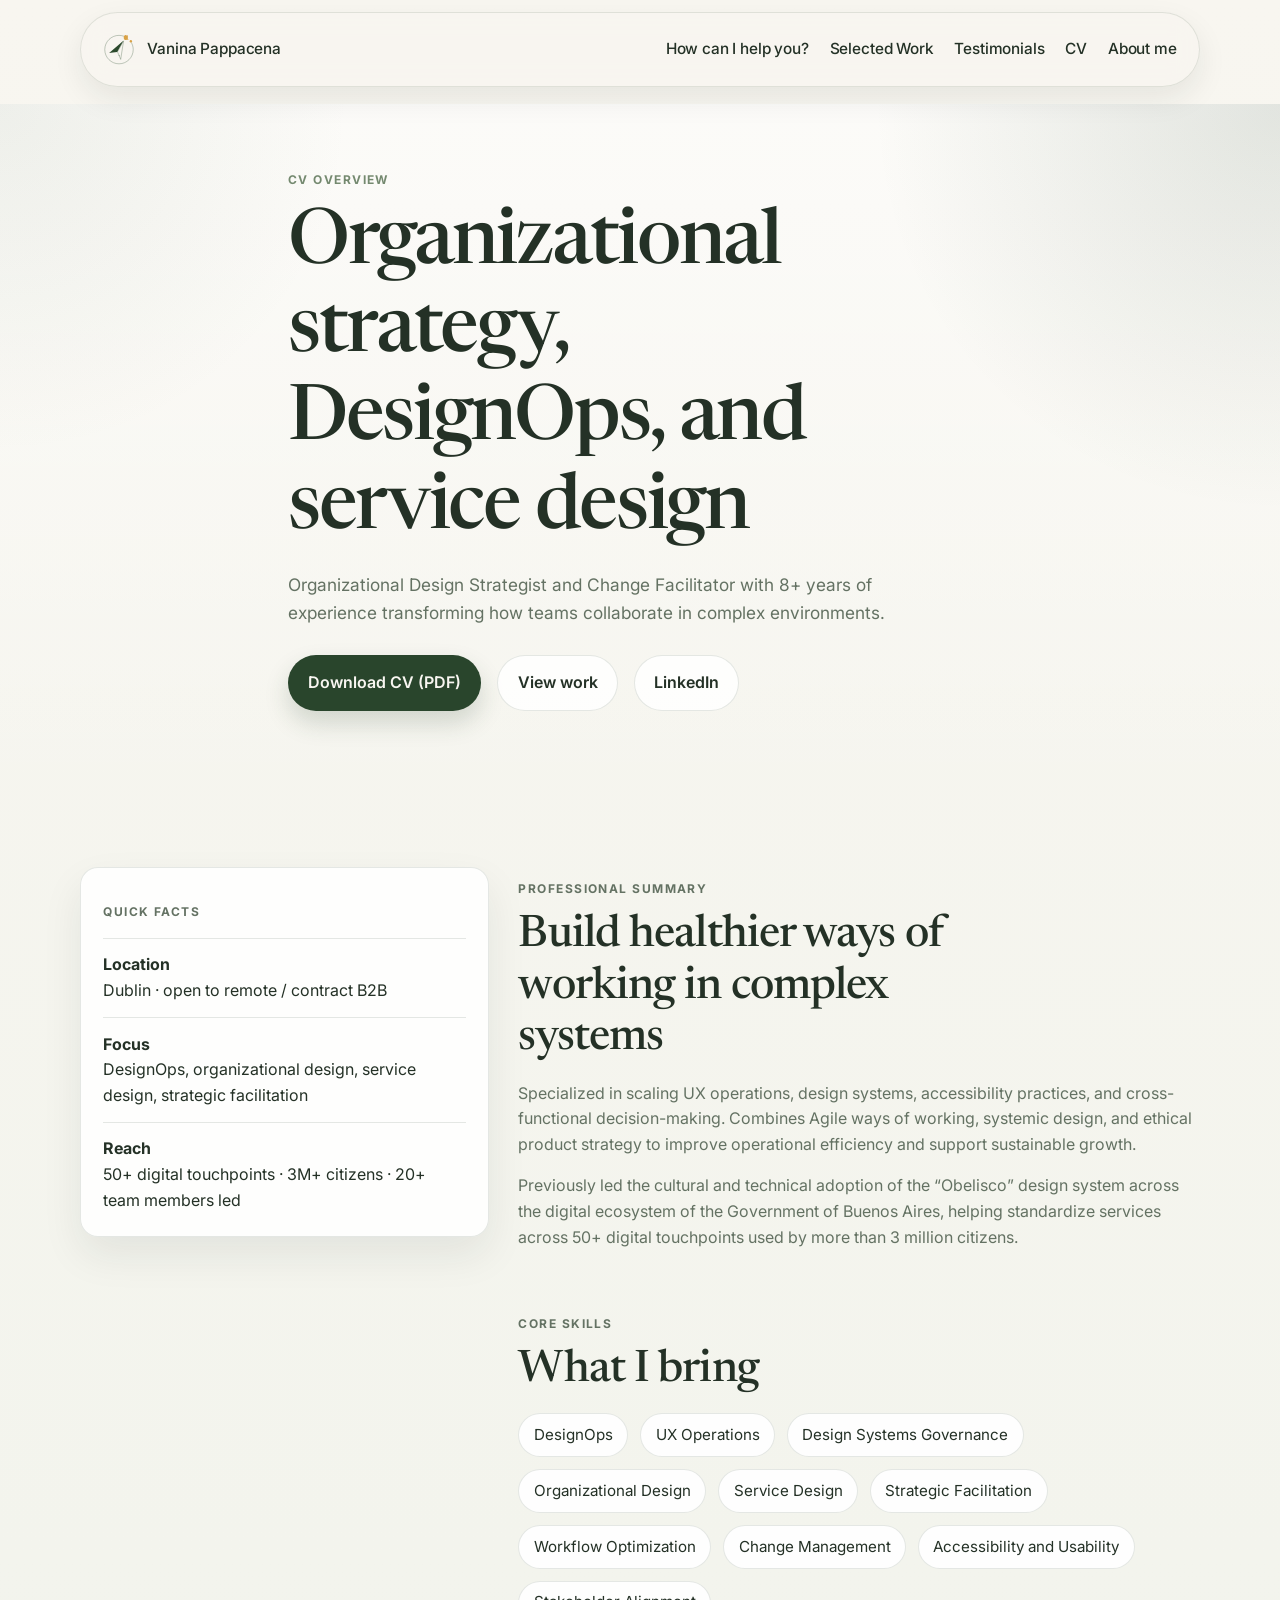
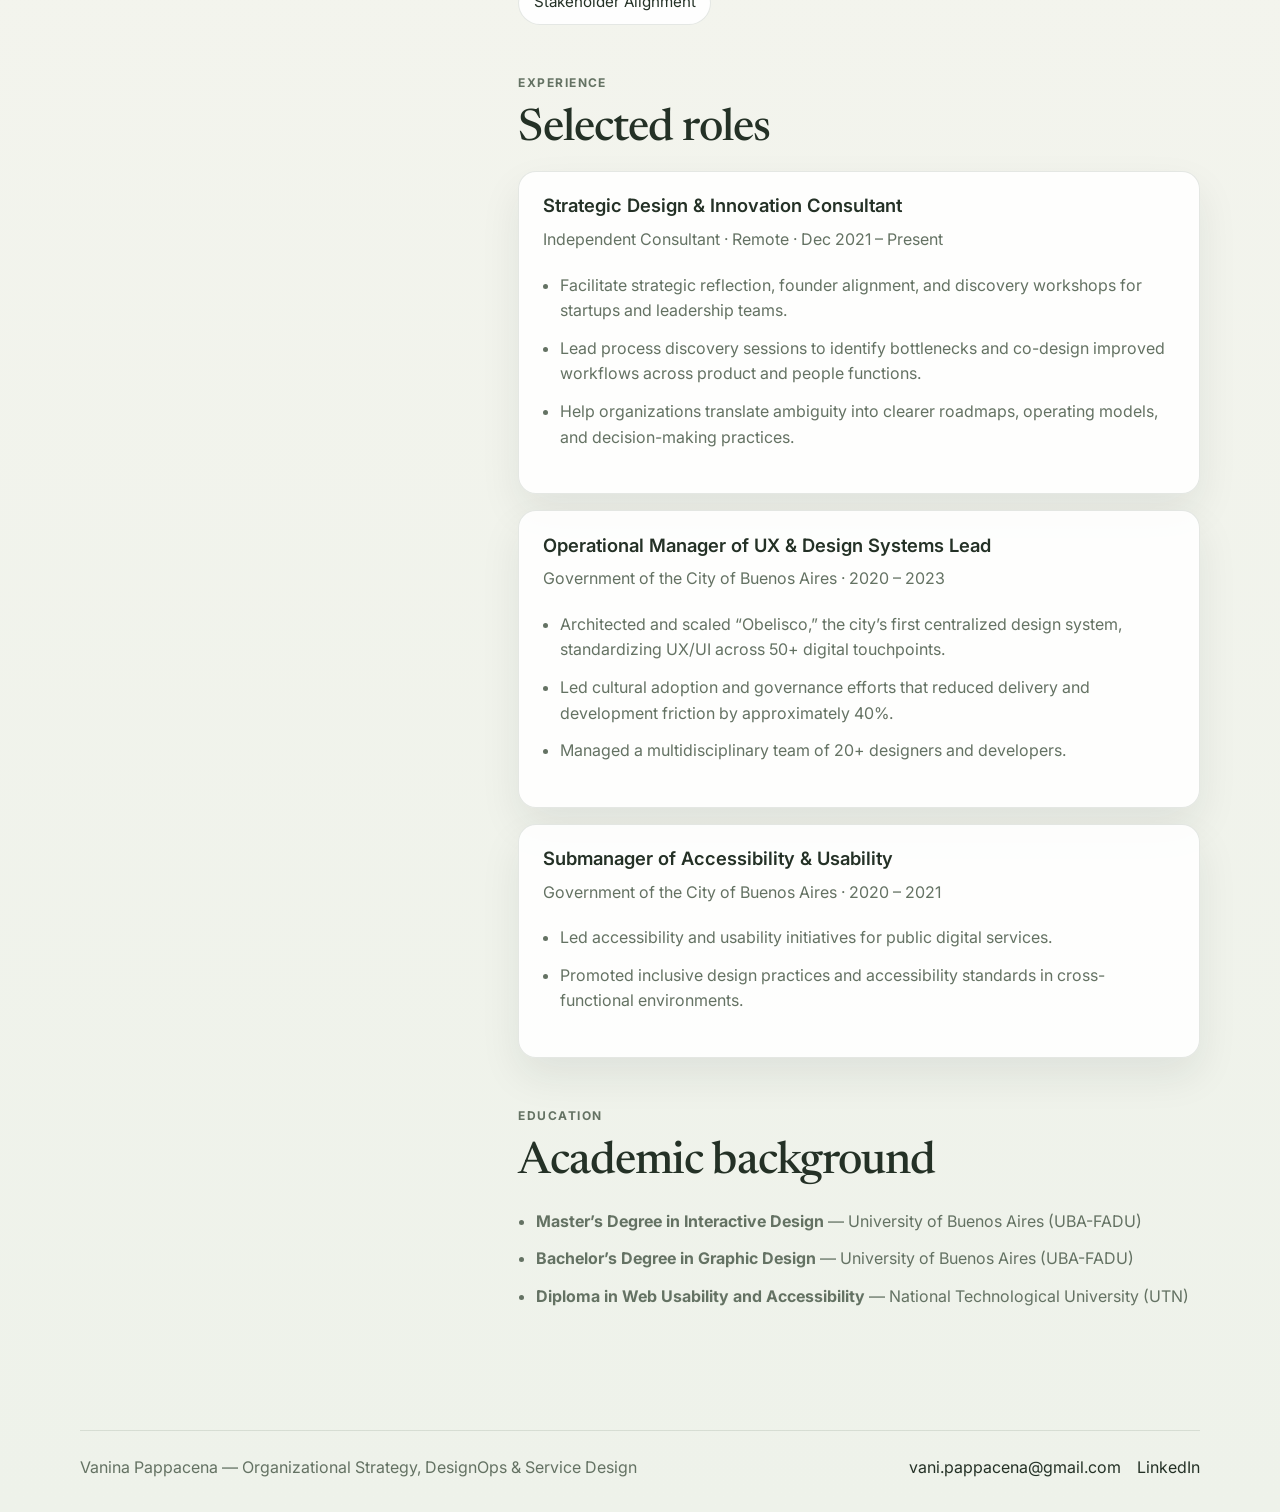
==== commit b47d4733: "Add downloadable CV and polish inner pages" ====
--- a/cv.html
+++ b/cv.html
@@ -48,6 +48,7 @@
           how teams collaborate in complex environments.
         </p>
         <div class="hero-actions">
+          <a class="button primary" href="assets/docs/vanina-pappacena-cv.pdf" download>Download CV (PDF)</a>
           <a class="button secondary" href="work.html">View work</a>
           <a class="button secondary" href="https://www.linkedin.com/in/vanina-pappacena/" target="_blank" rel="noreferrer">LinkedIn</a>
         </div>
--- a/styles.css
+++ b/styles.css
@@ -1,16 +1,21 @@
 :root {
-  --bg: #f6f4ee;
-  --bg-alt: #edf1ea;
-  --bg-soft: #e5ebe3;
+  --bg: #f5f3ec;
+  --bg-alt: #ecf0e8;
+  --bg-soft: #e4ebe1;
   --surface: rgba(255, 255, 255, 0.88);
   --surface-strong: rgba(255, 255, 255, 0.96);
+  --surface-hover: rgba(255, 255, 255, 0.98);
   --text: #243126;
   --muted: #647263;
-  --accent: #6f856c;
-  --accent-strong: #2c492d;
-  --accent-warm: #e09f3e;
-  --border: rgba(44, 73, 45, 0.12);
+  --accent: #74896f;
+  --accent-strong: #29452c;
+  --accent-strong-hover: #1f3621;
+  --accent-soft: #dce6d9;
+  --accent-warm: #d9a246;
+  --border: rgba(41, 69, 44, 0.12);
+  --border-strong: rgba(41, 69, 44, 0.22);
   --shadow: 0 18px 40px rgba(30, 44, 32, 0.08);
+  --shadow-strong: 0 20px 44px rgba(30, 44, 32, 0.14);
 }
 
 * {
@@ -24,7 +29,7 @@
 body {
   margin: 0;
   font-family: "Inter", system-ui, sans-serif;
-  background: linear-gradient(180deg, #f8f6f1 0%, #f2f4ee 100%);
+  background: linear-gradient(180deg, #f8f6f0 0%, #eef2ea 100%);
   color: var(--text);
   line-height: 1.6;
   padding-top: 6.5rem;
@@ -51,11 +56,11 @@
 }
 
 .hero {
-  padding-bottom: 4rem;
+  padding-bottom: 4.25rem;
   background:
-    radial-gradient(circle at top right, rgba(44, 73, 45, 0.12), transparent 26%),
-    radial-gradient(circle at top left, rgba(111, 133, 108, 0.1), transparent 24%),
-    linear-gradient(180deg, rgba(255, 255, 255, 0.5), rgba(255, 255, 255, 0));
+    radial-gradient(circle at top right, rgba(41, 69, 44, 0.12), transparent 28%),
+    radial-gradient(circle at top left, rgba(116, 137, 111, 0.1), transparent 24%),
+    linear-gradient(180deg, rgba(255, 255, 255, 0.58), rgba(255, 255, 255, 0));
 }
 
 .nav {
@@ -74,7 +79,7 @@
 }
 
 .nav.container {
-  background: rgba(248, 246, 241, 0.86);
+  background: rgba(248, 246, 240, 0.9);
   border: 1px solid var(--border);
   border-radius: 999px;
   box-shadow: 0 12px 30px rgba(30, 44, 32, 0.08);
@@ -91,7 +96,9 @@
   display: inline-flex;
   align-items: center;
   gap: 0.75rem;
+  font-size: 0.96rem;
   font-weight: 700;
+  letter-spacing: -0.01em;
 }
 
 .brand-mark {
@@ -126,8 +133,15 @@
   flex-wrap: wrap;
 }
 
+.nav a {
+  font-size: 0.96rem;
+  font-weight: 500;
+  letter-spacing: -0.01em;
+  padding: 0.32rem 0.15rem;
+}
+
 .hero-content {
-  padding: 4.5rem 0 2.5rem;
+  padding: 4.75rem 0 2.75rem;
   max-width: 40rem;
 }
 
@@ -196,16 +210,23 @@
   border: 1px solid var(--border);
   text-decoration: none;
   font-weight: 600;
+  transition:
+    transform 0.2s ease,
+    box-shadow 0.2s ease,
+    background-color 0.2s ease,
+    color 0.2s ease,
+    border-color 0.2s ease;
 }
 
 .button.primary {
   background: var(--accent-strong);
   color: #f8f6f1;
   border-color: transparent;
+  box-shadow: 0 12px 24px rgba(41, 69, 44, 0.18);
 }
 
 .button.secondary {
-  background: rgba(255, 255, 255, 0.8);
+  background: rgba(255, 255, 255, 0.82);
   color: var(--text);
 }
 
@@ -215,15 +236,25 @@
   font-weight: 600;
 }
 
-.button:hover,
-.button:focus-visible,
-.nav a:hover,
-.nav a:focus-visible,
-.work-card a:hover,
-.work-card a:focus-visible,
-.footer-links a:hover,
-.footer-links a:focus-visible {
-  opacity: 0.9;
+.button.primary:hover,
+.button.primary:focus-visible {
+  background: var(--accent-strong-hover);
+  transform: translateY(-2px);
+  box-shadow: 0 16px 28px rgba(41, 69, 44, 0.22);
+}
+
+.button.secondary:hover,
+.button.secondary:focus-visible {
+  background: var(--accent-soft);
+  border-color: var(--border-strong);
+  color: var(--accent-strong);
+  transform: translateY(-2px);
+  box-shadow: 0 12px 24px rgba(41, 69, 44, 0.1);
+}
+
+.button:active {
+  transform: translateY(0);
+  box-shadow: none;
 }
 
 .highlights {
@@ -275,15 +306,15 @@
 }
 
 .section {
-  padding: 4.5rem 0;
+  padding: 4.25rem 0;
 }
 
 .section-alt {
-  background: var(--bg-alt);
+  background: linear-gradient(180deg, rgba(236, 240, 232, 0.92), rgba(236, 240, 232, 0.98));
 }
 
 .section-heading {
-  margin-bottom: 1.75rem;
+  margin-bottom: 2rem;
   text-align: center;
 }
 
@@ -311,7 +342,7 @@
 .archive-case-grid {
   display: grid;
   grid-template-columns: repeat(3, minmax(0, 1fr));
-  gap: 1.25rem;
+  gap: 1.4rem;
 }
 
 .featured-case-grid {
@@ -334,26 +365,36 @@
 .archive-case-card:hover,
 .archive-case-card:focus-visible {
   transform: translateY(-4px);
-  box-shadow: 0 20px 44px rgba(30, 44, 32, 0.1);
-  border-color: rgba(44, 73, 45, 0.22);
+  box-shadow: var(--shadow-strong);
+  border-color: var(--border-strong);
+  background: var(--surface-hover);
 }
 
 .archive-case-image {
   width: 100%;
-  aspect-ratio: 1.3 / 1;
+  aspect-ratio: 1.22 / 1;
   object-fit: cover;
   display: block;
 }
 
 .archive-case-body {
-  padding: 1rem 1.1rem 1.2rem;
+  display: flex;
+  flex: 1;
+  flex-direction: column;
+  gap: 0.35rem;
+  padding: 1.15rem 1.2rem 1.3rem;
 }
 
 .archive-case-body h3 {
   margin-bottom: 0.55rem;
 }
 
+.archive-case-body .tag {
+  margin: 0 0 0.2rem;
+}
+
 .archive-case-body p:last-child {
+  margin-top: auto;
   margin-bottom: 0;
   color: var(--muted);
 }
@@ -453,10 +494,48 @@
   border-radius: 50%;
   display: block;
   filter: grayscale(100%);
+  box-shadow: 0 18px 40px rgba(30, 44, 32, 0.12);
 }
 
 .about-copy {
   color: var(--muted);
+}
+
+.about-copy h2 {
+  max-width: 14ch;
+}
+
+.testimonials-carousel {
+  display: grid;
+  gap: 1.25rem;
+}
+
+.testimonials-viewport {
+  overflow-x: auto;
+  overflow-y: hidden;
+  position: relative;
+  scroll-behavior: smooth;
+  scrollbar-width: none;
+  -ms-overflow-style: none;
+}
+
+.testimonials-viewport::-webkit-scrollbar {
+  display: none;
+}
+
+.testimonials-viewport::after {
+  content: "";
+  position: absolute;
+  inset: 0;
+  border-radius: 18px;
+  box-shadow: inset 0 0 0 1px rgba(44, 73, 45, 0.06);
+  pointer-events: none;
+}
+
+.testimonials-track {
+  display: flex;
+  align-items: stretch;
+  gap: 1.25rem;
 }
 
 .testimonials-grid {
@@ -477,21 +556,85 @@
 }
 
 .testimonial-card {
-  padding: 1.5rem;
-  color: var(--muted);
+  display: flex;
+  flex-direction: column;
+  justify-content: space-between;
+  padding: 1.8rem;
+  min-height: 18.5rem;
+  flex: 0 0 calc(50% - 0.625rem);
+  color: var(--muted);
+  scroll-snap-align: start;
 }
 
 .testimonial-card p {
   font-style: italic;
-  font-size: 1.05rem;
+  font-size: 1.08rem;
+  line-height: 1.68;
+  margin: 0;
+  max-width: 34rem;
 }
 
 .testimonial-meta {
   display: flex;
   flex-direction: column;
   gap: 0.15rem;
-  margin-top: 1rem;
+  margin-top: 1.5rem;
   color: var(--text);
+}
+
+.testimonial-controls {
+  display: flex;
+  align-items: center;
+  justify-content: center;
+  gap: 1rem;
+}
+
+.testimonial-arrow {
+  width: 2.8rem;
+  height: 2.8rem;
+  border-radius: 999px;
+  border: 1px solid var(--border);
+  background: rgba(255, 255, 255, 0.88);
+  color: var(--accent-strong);
+  font: inherit;
+  font-size: 1.1rem;
+  cursor: pointer;
+  transition: transform 0.2s ease, background 0.2s ease, border-color 0.2s ease;
+}
+
+.testimonial-arrow:hover,
+.testimonial-arrow:focus-visible {
+  background: var(--accent-soft);
+  border-color: var(--border-strong);
+  transform: translateY(-1px);
+}
+
+.testimonial-arrow:active {
+  transform: translateY(0);
+}
+
+.testimonial-dots {
+  display: flex;
+  align-items: center;
+  justify-content: center;
+  gap: 0.55rem;
+  flex: 1;
+}
+
+.testimonial-dot {
+  width: 0.7rem;
+  height: 0.7rem;
+  padding: 0;
+  border: 0;
+  border-radius: 999px;
+  background: rgba(44, 73, 45, 0.18);
+  cursor: pointer;
+  transition: transform 0.2s ease, background 0.2s ease;
+}
+
+.testimonial-dot.is-active {
+  background: var(--accent-strong);
+  transform: scale(1.15);
 }
 
 .testimonial-meta span {
@@ -528,7 +671,12 @@
 }
 
 .page-intro {
-  padding: 3rem 0 1rem;
+  padding: 3.35rem 0 1.25rem;
+  max-width: 44rem;
+}
+
+.page-intro h1 {
+  max-width: 12ch;
 }
 
 .archive-grid {
@@ -538,8 +686,13 @@
 .cv-layout {
   display: grid;
   grid-template-columns: 0.75fr 1.25fr;
-  gap: 1.5rem;
+  gap: 1.85rem;
   align-items: start;
+}
+
+.cv-layout .case-summary {
+  position: sticky;
+  top: 7rem;
 }
 
 .cv-content {
@@ -576,7 +729,7 @@
   border: 1px solid var(--border);
   border-radius: 18px;
   box-shadow: var(--shadow);
-  padding: 1.35rem;
+  padding: 1.45rem;
 }
 
 .timeline-meta {
@@ -601,6 +754,8 @@
 
 .case-cover {
   width: 100%;
+  aspect-ratio: 1.08 / 1;
+  object-fit: cover;
   border-radius: 24px;
   border: 1px solid var(--border);
   box-shadow: var(--shadow);
@@ -610,7 +765,7 @@
 .case-layout {
   display: grid;
   grid-template-columns: 0.85fr 1.15fr;
-  gap: 1.5rem;
+  gap: 1.8rem;
   align-items: start;
 }
 
@@ -628,6 +783,11 @@
   padding: 1.4rem;
 }
 
+.case-summary h2,
+.case-section h2 {
+  max-width: 16ch;
+}
+
 .case-summary p,
 .fact-card p,
 .case-intro,
@@ -657,7 +817,7 @@
 }
 
 .case-section + .case-section {
-  margin-top: 2rem;
+  margin-top: 2.25rem;
 }
 
 .case-grid {
@@ -673,6 +833,8 @@
 
 .gallery-card img {
   width: 100%;
+  aspect-ratio: 1.2 / 1;
+  object-fit: cover;
   display: block;
   border-radius: 14px;
 }
@@ -719,8 +881,12 @@
   text-decoration: none;
 }
 
+.about-media .button,
+.cv-layout .hero-actions .button {
+  min-width: 12rem;
+}
+
 .nav a,
-.button,
 .work-card a,
 .footer-links a {
   transition: all 0.2s ease;
@@ -729,6 +895,19 @@
 .nav a:hover,
 .nav a:focus-visible {
   color: var(--accent-strong);
+  opacity: 1;
+}
+
+.work-card a:hover,
+.work-card a:focus-visible,
+.footer-links a:hover,
+.footer-links a:focus-visible,
+.text-link:hover,
+.text-link:focus-visible,
+.case-backlink:hover,
+.case-backlink:focus-visible {
+  color: var(--accent-strong);
+  opacity: 0.82;
 }
 
 @media (max-width: 900px) {
@@ -757,6 +936,19 @@
     grid-template-columns: 1fr;
   }
 
+  .hero-content {
+    max-width: 100%;
+  }
+
+  .nav-links {
+    justify-content: center;
+  }
+
+  .testimonial-card {
+    flex-basis: 100%;
+    min-height: 19rem;
+  }
+
   .archive-cta {
     align-items: flex-start;
   }
@@ -766,17 +958,37 @@
     flex-direction: column;
     align-items: flex-start;
   }
+
+  .cv-layout .case-summary {
+    position: static;
+  }
 }
 
 @media (max-width: 640px) {
   body {
-    padding-top: 8.5rem;
+    padding-top: 8.75rem;
+    line-height: 1.55;
   }
 
   .nav {
     flex-direction: column;
     gap: 0.75rem;
     border-radius: 24px;
+    top: 0.5rem;
+    width: min(1120px, calc(100% - 1rem));
+    padding: 0.85rem 1rem;
+  }
+
+  .nav-links {
+    gap: 0.6rem 0.9rem;
+  }
+
+  .nav a {
+    font-size: 0.92rem;
+  }
+
+  .brand {
+    font-size: 0.94rem;
   }
 
   .highlights {
@@ -784,7 +996,87 @@
   }
 
   .hero-content {
-    padding-top: 2.5rem;
+    padding-top: 2.25rem;
+    padding-bottom: 1rem;
+  }
+
+  .section {
+    padding: 3.4rem 0;
+  }
+
+  .section-heading {
+    margin-bottom: 1.25rem;
+  }
+
+  .page-intro {
+    padding-top: 2.45rem;
+  }
+
+  h1 {
+    max-width: 11ch;
+    font-size: clamp(2.2rem, 13vw, 3.4rem);
+  }
+
+  h2 {
+    font-size: clamp(1.7rem, 8vw, 2.3rem);
+  }
+
+  h3 {
+    font-size: 1.05rem;
+  }
+
+  .lead,
+  .intro-panel p,
+  .archive-case-body p:last-child,
+  .about-copy,
+  .case-intro,
+  .case-section p,
+  .timeline-meta,
+  .chip {
+    font-size: 0.98rem;
+  }
+
+  .card,
+  .work-card,
+  .timeline-item,
+  .case-summary,
+  .fact-card,
+  .contact-box,
+  .testimonial-card {
+    padding: 1.1rem;
+    border-radius: 14px;
+  }
+
+  .about-layout,
+  .case-hero,
+  .case-layout,
+  .cv-layout {
+    gap: 1.25rem;
+  }
+
+  .case-cover,
+  .gallery-card img,
+  .archive-case-image {
+    aspect-ratio: 1.18 / 1;
+  }
+
+  .testimonial-card {
+    min-height: auto;
+    padding: 1.2rem;
+  }
+
+  .testimonial-card p {
+    font-size: 1.02rem;
+    line-height: 1.62;
+  }
+
+  .testimonial-controls {
+    gap: 0.75rem;
+  }
+
+  .testimonial-arrow {
+    width: 2.55rem;
+    height: 2.55rem;
   }
 
   .contact-actions,
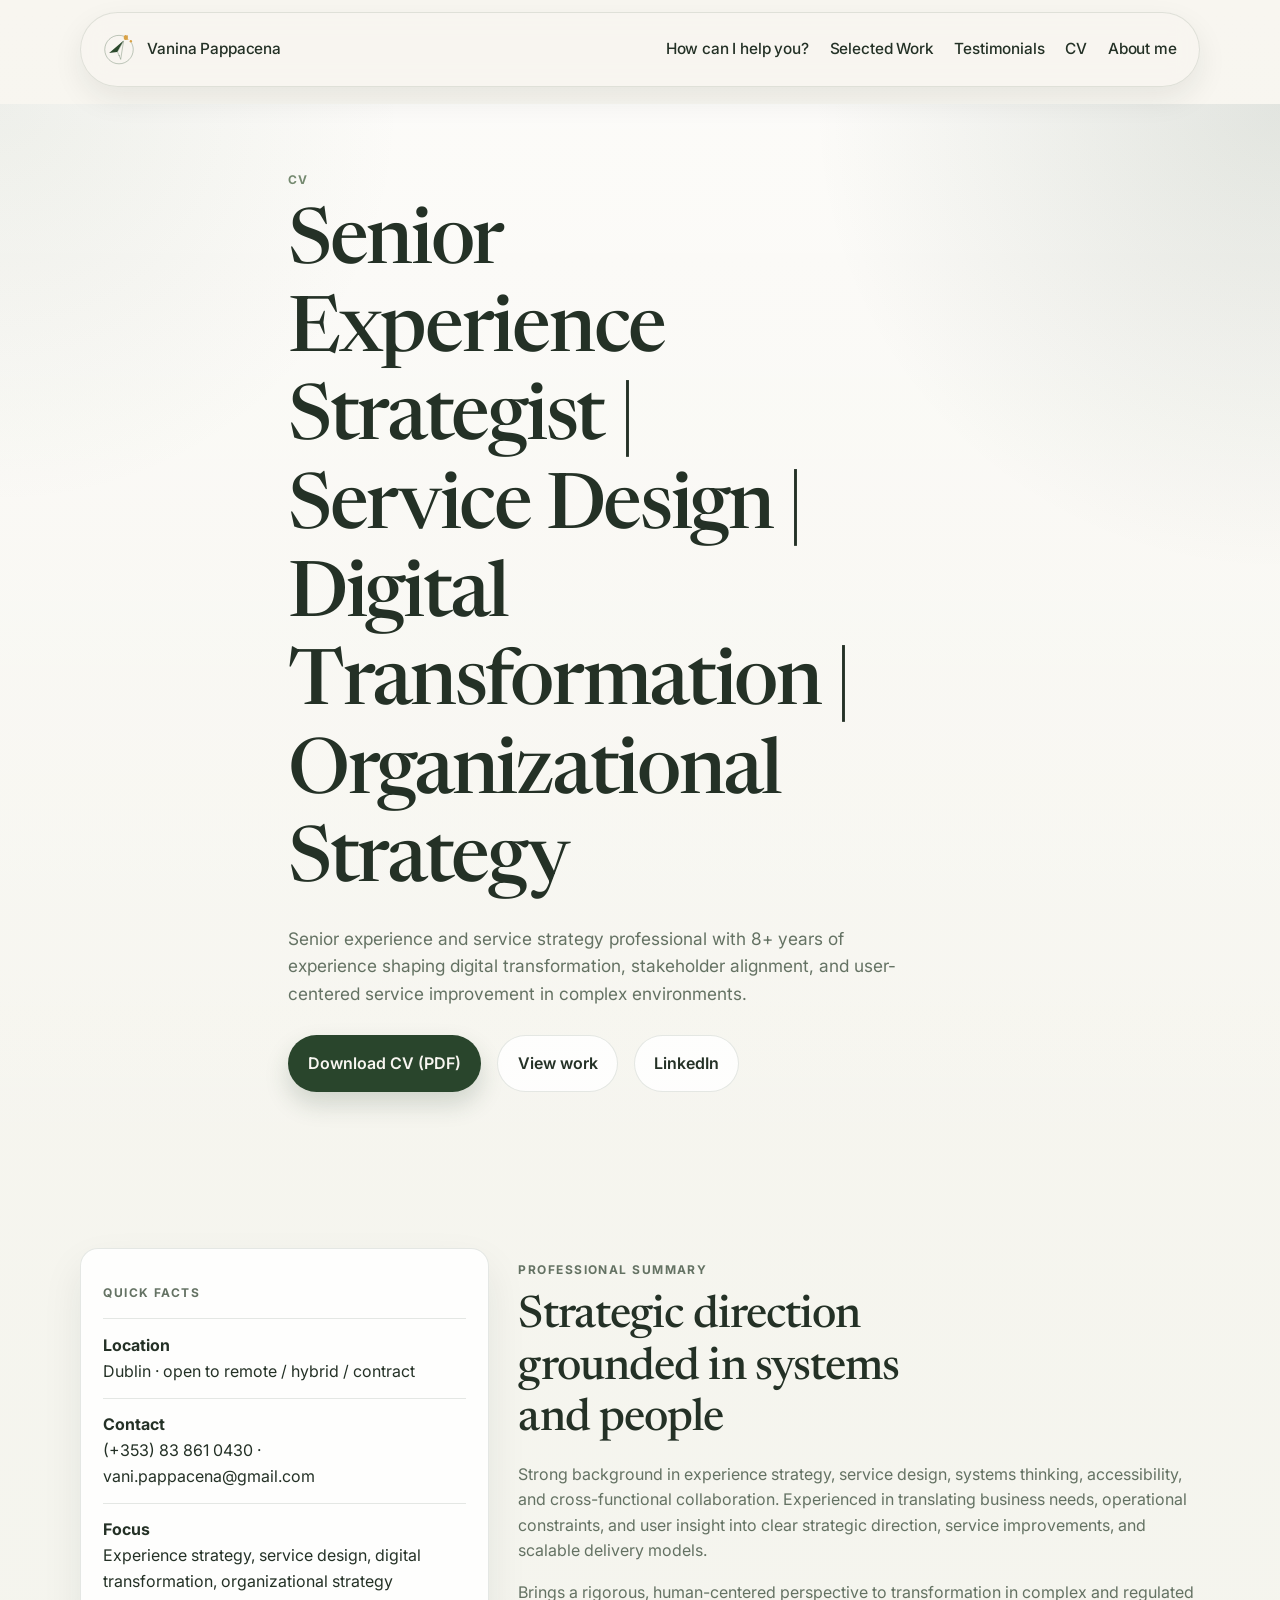
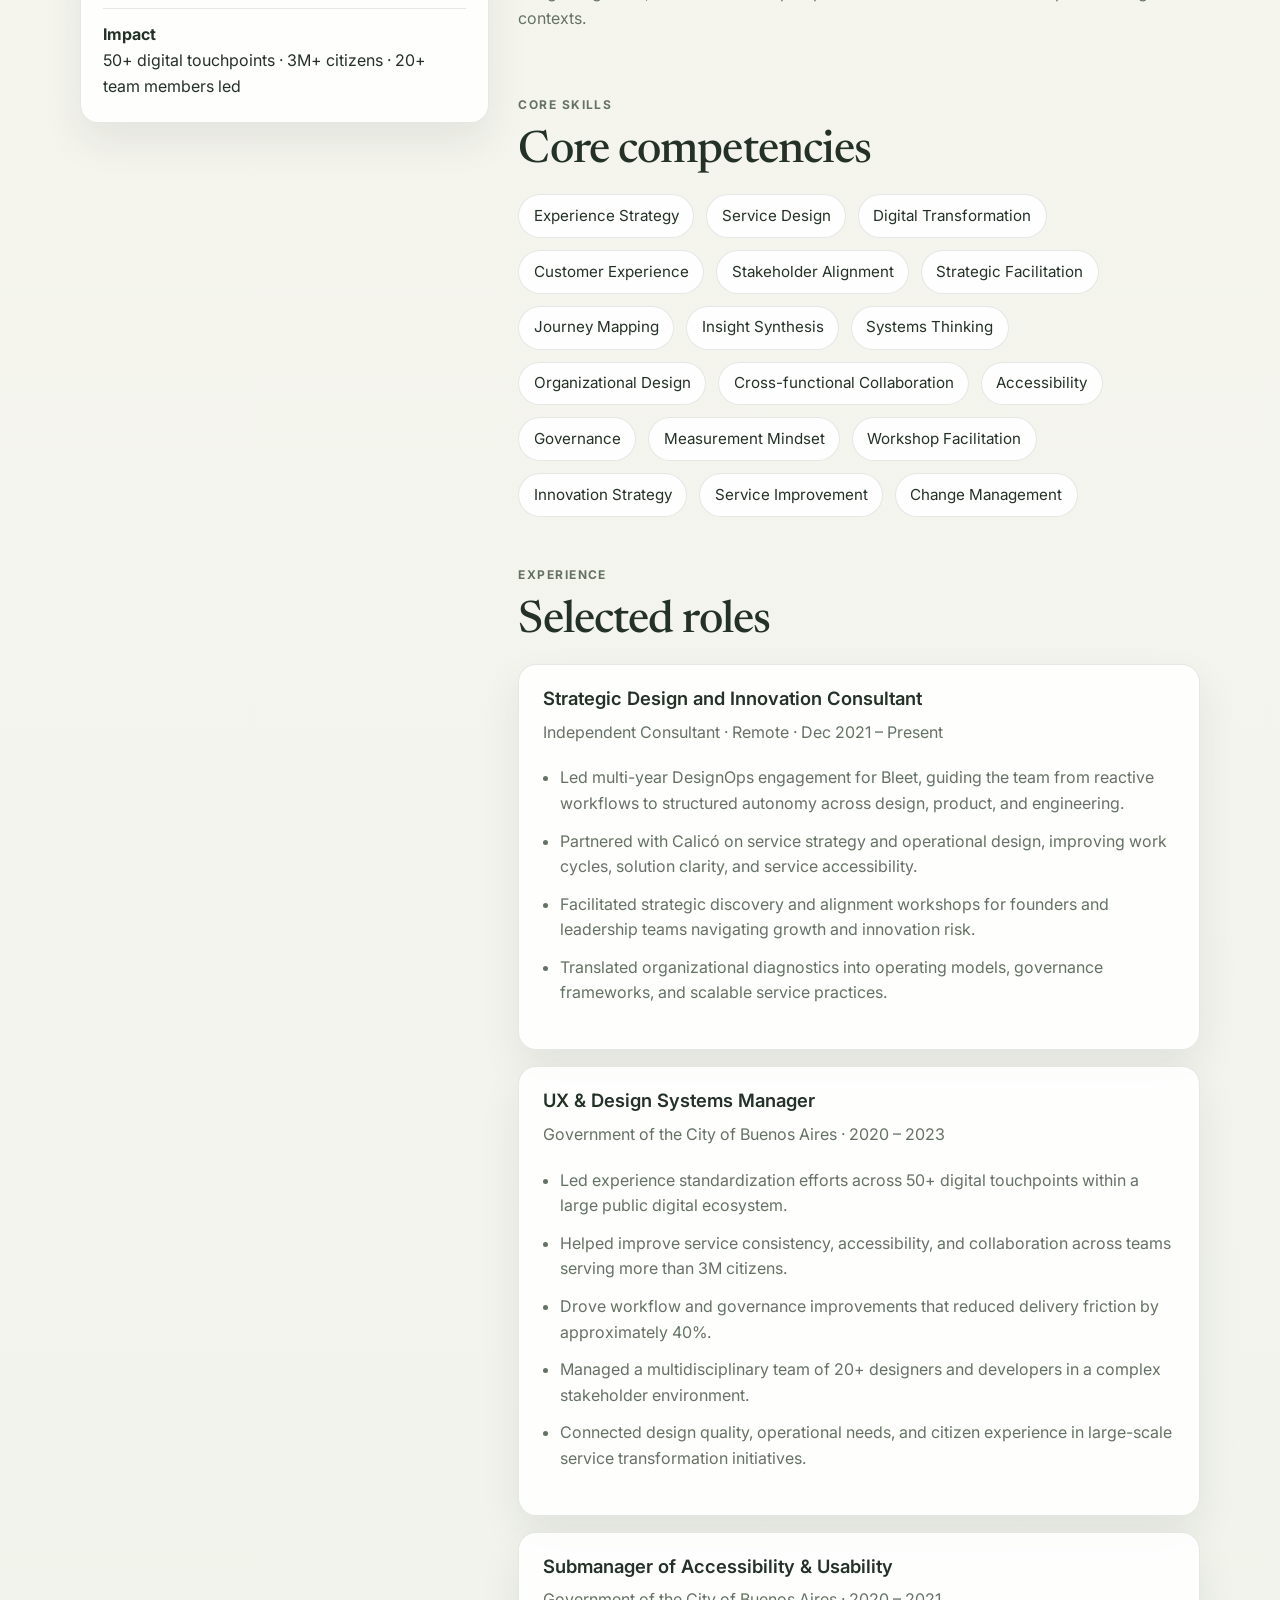
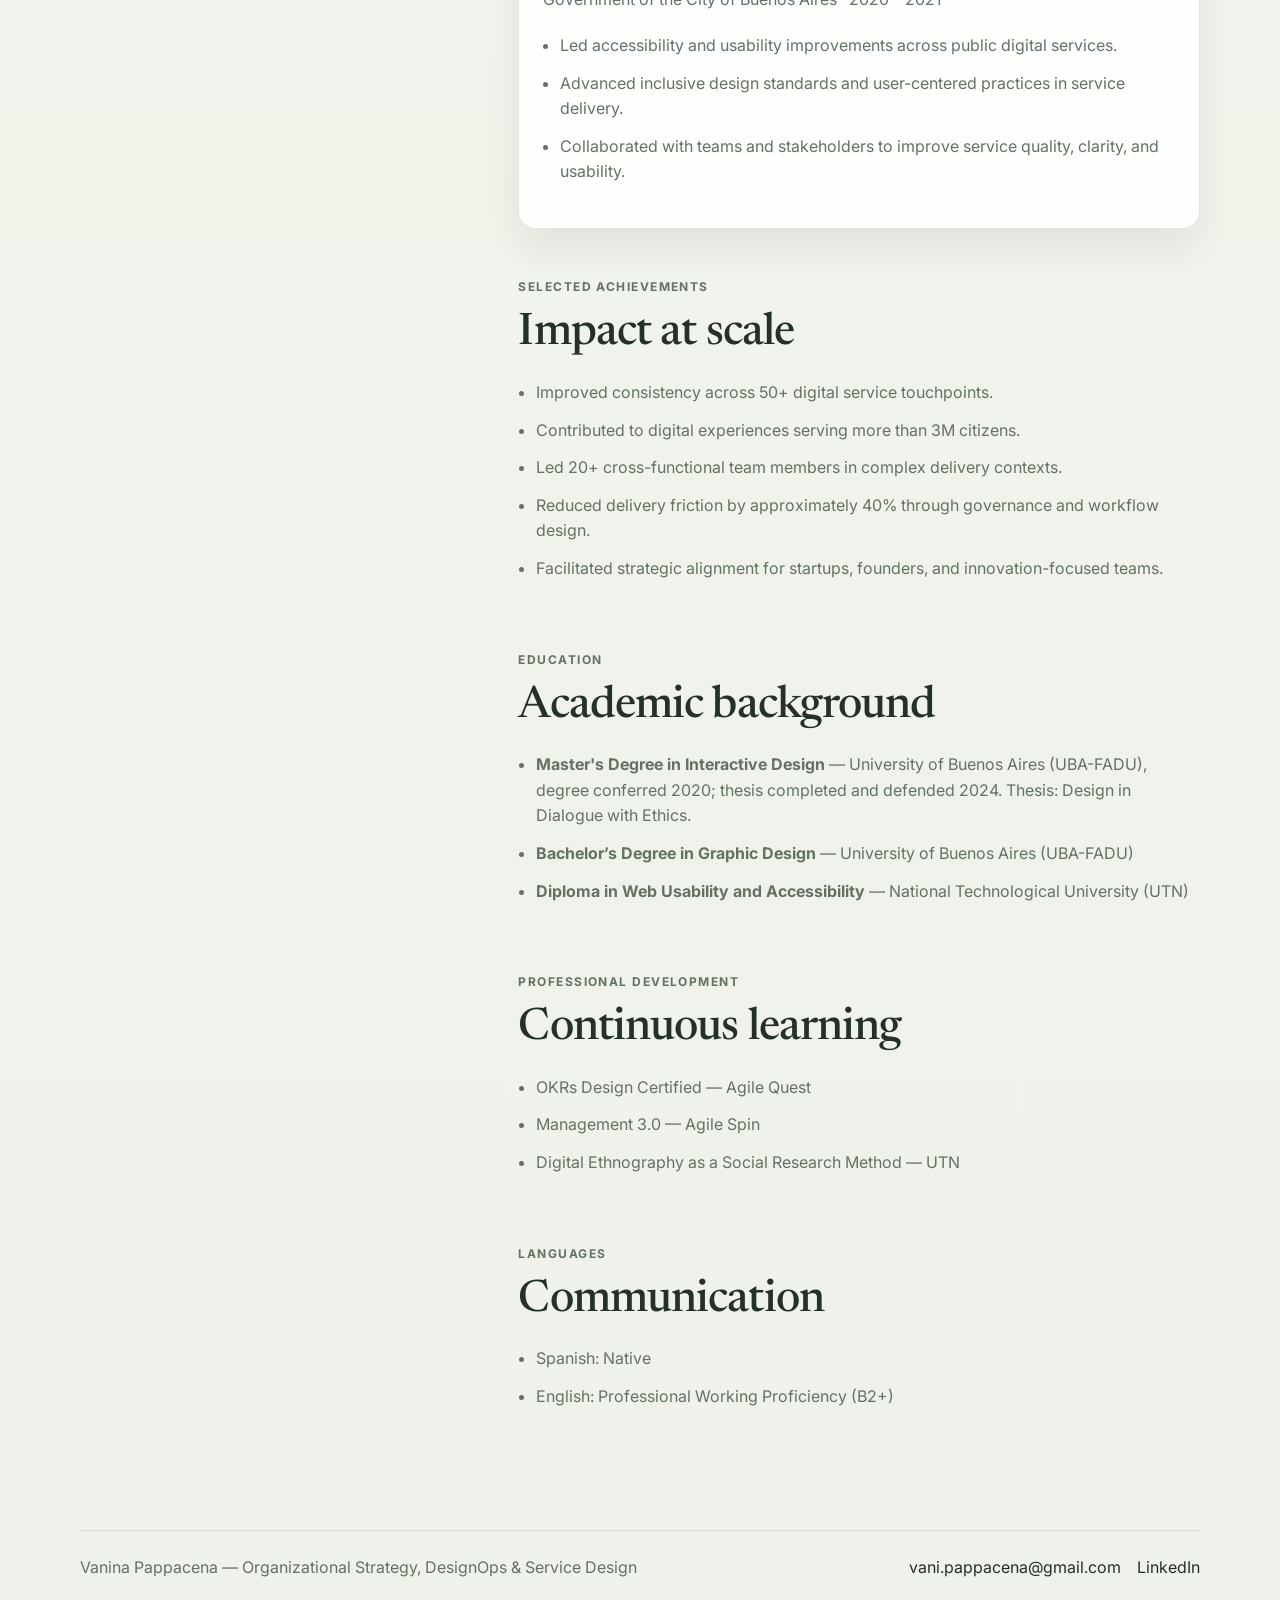
==== commit dbf981ac: "Update CV page content" ====
--- a/cv.html
+++ b/cv.html
@@ -41,11 +41,11 @@
         </div>
       </nav>
       <div class="container page-intro" id="main">
-        <p class="eyebrow">CV overview</p>
-        <h1>Organizational strategy, DesignOps, and service design</h1>
+        <p class="eyebrow">CV</p>
+        <h1>Senior Experience Strategist | Service Design | Digital Transformation | Organizational Strategy</h1>
         <p class="lead">
-          Organizational Design Strategist and Change Facilitator with 8+ years of experience transforming
-          how teams collaborate in complex environments.
+          Senior experience and service strategy professional with 8+ years of experience shaping digital
+          transformation, stakeholder alignment, and user-centered service improvement in complex environments.
         </p>
         <div class="hero-actions">
           <a class="button primary" href="assets/docs/vanina-pappacena-cv.pdf" download>Download CV (PDF)</a>
@@ -60,40 +60,49 @@
         <aside class="case-summary">
           <p class="eyebrow">Quick facts</p>
           <ul class="metric-list">
-            <li><strong>Location</strong><span>Dublin · open to remote / contract B2B</span></li>
-            <li><strong>Focus</strong><span>DesignOps, organizational design, service design, strategic facilitation</span></li>
-            <li><strong>Reach</strong><span>50+ digital touchpoints · 3M+ citizens · 20+ team members led</span></li>
+            <li><strong>Location</strong><span>Dublin · open to remote / hybrid / contract</span></li>
+            <li><strong>Contact</strong><span>(+353) 83 861 0430 · vani.pappacena@gmail.com</span></li>
+            <li><strong>Focus</strong><span>Experience strategy, service design, digital transformation, organizational strategy</span></li>
+            <li><strong>Impact</strong><span>50+ digital touchpoints · 3M+ citizens · 20+ team members led</span></li>
           </ul>
         </aside>
 
         <div class="cv-content">
           <section class="case-section">
             <p class="eyebrow">Professional summary</p>
-            <h2>Build healthier ways of working in complex systems</h2>
+            <h2>Strategic direction grounded in systems and people</h2>
             <p>
-              Specialized in scaling UX operations, design systems, accessibility practices, and cross-functional decision-making.
-              Combines Agile ways of working, systemic design, and ethical product strategy to improve operational efficiency and support sustainable growth.
+              Strong background in experience strategy, service design, systems thinking, accessibility, and cross-functional collaboration.
+              Experienced in translating business needs, operational constraints, and user insight into clear strategic direction,
+              service improvements, and scalable delivery models.
             </p>
             <p>
-              Previously led the cultural and technical adoption of the “Obelisco” design system across the digital ecosystem of the Government of Buenos Aires,
-              helping standardize services across 50+ digital touchpoints used by more than 3 million citizens.
+              Brings a rigorous, human-centered perspective to transformation in complex and regulated contexts.
             </p>
           </section>
 
           <section class="case-section">
             <p class="eyebrow">Core skills</p>
-            <h2>What I bring</h2>
+            <h2>Core competencies</h2>
             <div class="chip-grid">
-              <span class="chip">DesignOps</span>
-              <span class="chip">UX Operations</span>
-              <span class="chip">Design Systems Governance</span>
+              <span class="chip">Experience Strategy</span>
+              <span class="chip">Service Design</span>
+              <span class="chip">Digital Transformation</span>
+              <span class="chip">Customer Experience</span>
+              <span class="chip">Stakeholder Alignment</span>
+              <span class="chip">Strategic Facilitation</span>
+              <span class="chip">Journey Mapping</span>
+              <span class="chip">Insight Synthesis</span>
+              <span class="chip">Systems Thinking</span>
               <span class="chip">Organizational Design</span>
-              <span class="chip">Service Design</span>
-              <span class="chip">Strategic Facilitation</span>
-              <span class="chip">Workflow Optimization</span>
+              <span class="chip">Cross-functional Collaboration</span>
+              <span class="chip">Accessibility</span>
+              <span class="chip">Governance</span>
+              <span class="chip">Measurement Mindset</span>
+              <span class="chip">Workshop Facilitation</span>
+              <span class="chip">Innovation Strategy</span>
+              <span class="chip">Service Improvement</span>
               <span class="chip">Change Management</span>
-              <span class="chip">Accessibility and Usability</span>
-              <span class="chip">Stakeholder Alignment</span>
             </div>
           </section>
 
@@ -102,41 +111,76 @@
             <h2>Selected roles</h2>
             <div class="timeline">
               <article class="timeline-item">
-                <h3>Strategic Design &amp; Innovation Consultant</h3>
+                <h3>Strategic Design and Innovation Consultant</h3>
                 <p class="timeline-meta">Independent Consultant · Remote · Dec 2021 – Present</p>
                 <ul class="about-points">
-                  <li>Facilitate strategic reflection, founder alignment, and discovery workshops for startups and leadership teams.</li>
-                  <li>Lead process discovery sessions to identify bottlenecks and co-design improved workflows across product and people functions.</li>
-                  <li>Help organizations translate ambiguity into clearer roadmaps, operating models, and decision-making practices.</li>
+                  <li>Led multi-year DesignOps engagement for Bleet, guiding the team from reactive workflows to structured autonomy across design, product, and engineering.</li>
+                  <li>Partnered with Calicó on service strategy and operational design, improving work cycles, solution clarity, and service accessibility.</li>
+                  <li>Facilitated strategic discovery and alignment workshops for founders and leadership teams navigating growth and innovation risk.</li>
+                  <li>Translated organizational diagnostics into operating models, governance frameworks, and scalable service practices.</li>
                 </ul>
               </article>
               <article class="timeline-item">
-                <h3>Operational Manager of UX &amp; Design Systems Lead</h3>
+                <h3>UX &amp; Design Systems Manager</h3>
                 <p class="timeline-meta">Government of the City of Buenos Aires · 2020 – 2023</p>
                 <ul class="about-points">
-                  <li>Architected and scaled “Obelisco,” the city’s first centralized design system, standardizing UX/UI across 50+ digital touchpoints.</li>
-                  <li>Led cultural adoption and governance efforts that reduced delivery and development friction by approximately 40%.</li>
-                  <li>Managed a multidisciplinary team of 20+ designers and developers.</li>
+                  <li>Led experience standardization efforts across 50+ digital touchpoints within a large public digital ecosystem.</li>
+                  <li>Helped improve service consistency, accessibility, and collaboration across teams serving more than 3M citizens.</li>
+                  <li>Drove workflow and governance improvements that reduced delivery friction by approximately 40%.</li>
+                  <li>Managed a multidisciplinary team of 20+ designers and developers in a complex stakeholder environment.</li>
+                  <li>Connected design quality, operational needs, and citizen experience in large-scale service transformation initiatives.</li>
                 </ul>
               </article>
               <article class="timeline-item">
                 <h3>Submanager of Accessibility &amp; Usability</h3>
                 <p class="timeline-meta">Government of the City of Buenos Aires · 2020 – 2021</p>
                 <ul class="about-points">
-                  <li>Led accessibility and usability initiatives for public digital services.</li>
-                  <li>Promoted inclusive design practices and accessibility standards in cross-functional environments.</li>
+                  <li>Led accessibility and usability improvements across public digital services.</li>
+                  <li>Advanced inclusive design standards and user-centered practices in service delivery.</li>
+                  <li>Collaborated with teams and stakeholders to improve service quality, clarity, and usability.</li>
                 </ul>
               </article>
             </div>
           </section>
 
           <section class="case-section">
+            <p class="eyebrow">Selected achievements</p>
+            <h2>Impact at scale</h2>
+            <ul class="about-points">
+              <li>Improved consistency across 50+ digital service touchpoints.</li>
+              <li>Contributed to digital experiences serving more than 3M citizens.</li>
+              <li>Led 20+ cross-functional team members in complex delivery contexts.</li>
+              <li>Reduced delivery friction by approximately 40% through governance and workflow design.</li>
+              <li>Facilitated strategic alignment for startups, founders, and innovation-focused teams.</li>
+            </ul>
+          </section>
+
+          <section class="case-section">
             <p class="eyebrow">Education</p>
             <h2>Academic background</h2>
             <ul class="about-points">
-              <li><strong>Master’s Degree in Interactive Design</strong> — University of Buenos Aires (UBA-FADU)</li>
+              <li><strong>Master's Degree in Interactive Design</strong> — University of Buenos Aires (UBA-FADU), degree conferred 2020; thesis completed and defended 2024. Thesis: Design in Dialogue with Ethics.</li>
               <li><strong>Bachelor’s Degree in Graphic Design</strong> — University of Buenos Aires (UBA-FADU)</li>
               <li><strong>Diploma in Web Usability and Accessibility</strong> — National Technological University (UTN)</li>
+            </ul>
+          </section>
+
+          <section class="case-section">
+            <p class="eyebrow">Professional development</p>
+            <h2>Continuous learning</h2>
+            <ul class="about-points">
+              <li>OKRs Design Certified — Agile Quest</li>
+              <li>Management 3.0 — Agile Spin</li>
+              <li>Digital Ethnography as a Social Research Method — UTN</li>
+            </ul>
+          </section>
+
+          <section class="case-section">
+            <p class="eyebrow">Languages</p>
+            <h2>Communication</h2>
+            <ul class="about-points">
+              <li>Spanish: Native</li>
+              <li>English: Professional Working Proficiency (B2+)</li>
             </ul>
           </section>
         </div>
@@ -153,4 +197,4 @@
       </div>
     </footer>
   </body>
-</html>
+</html>
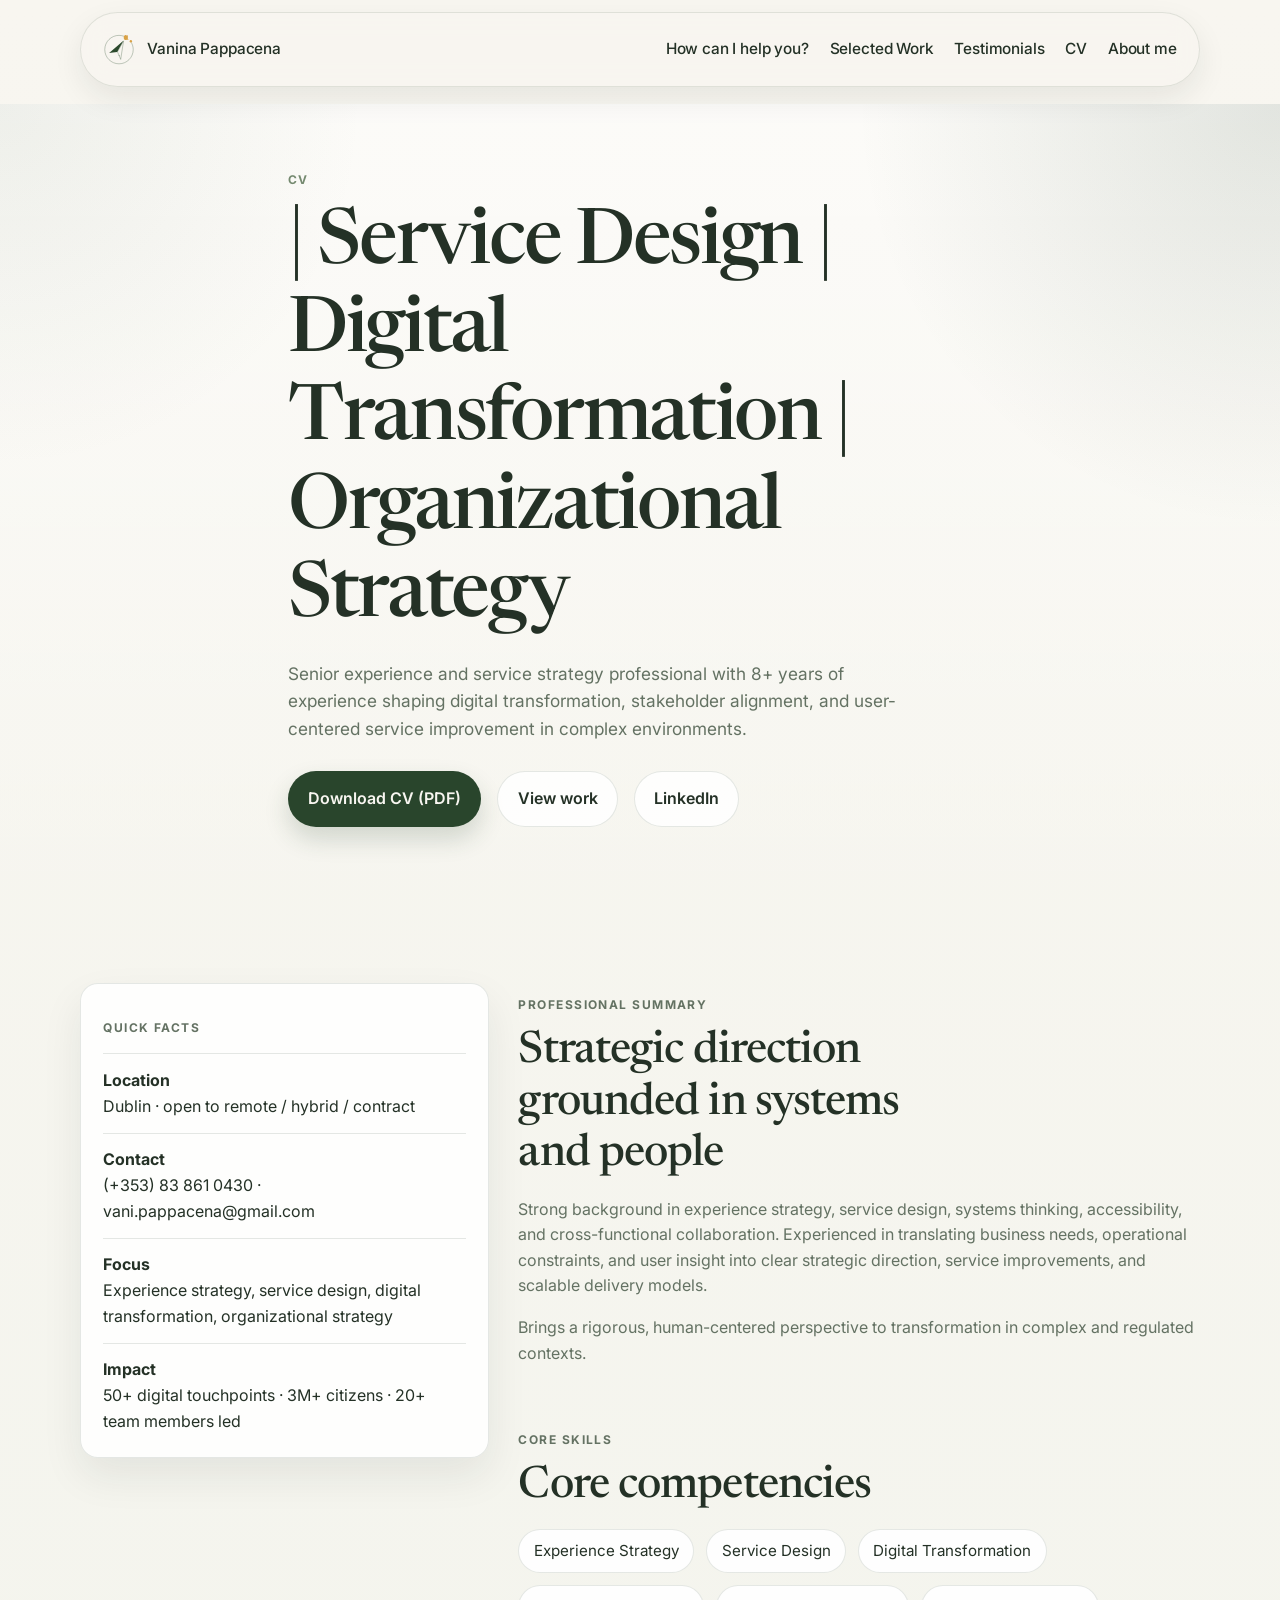
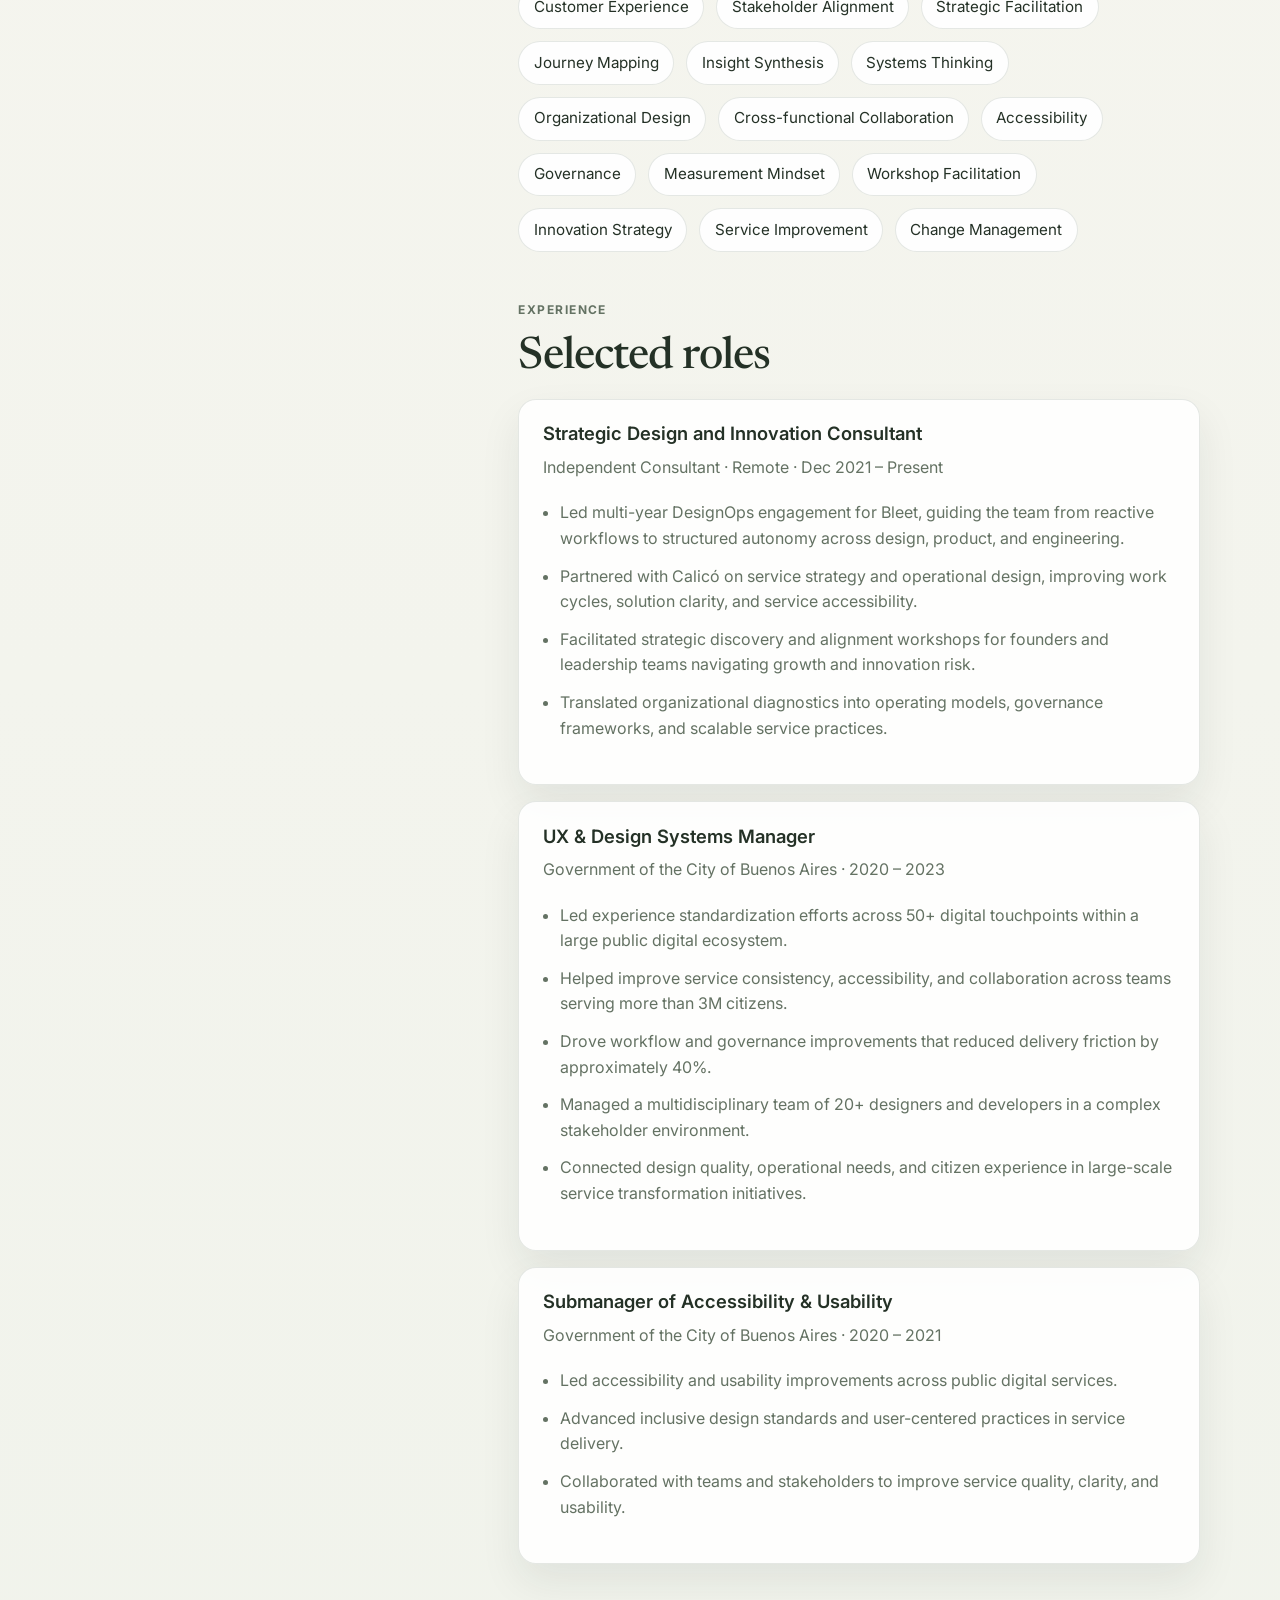
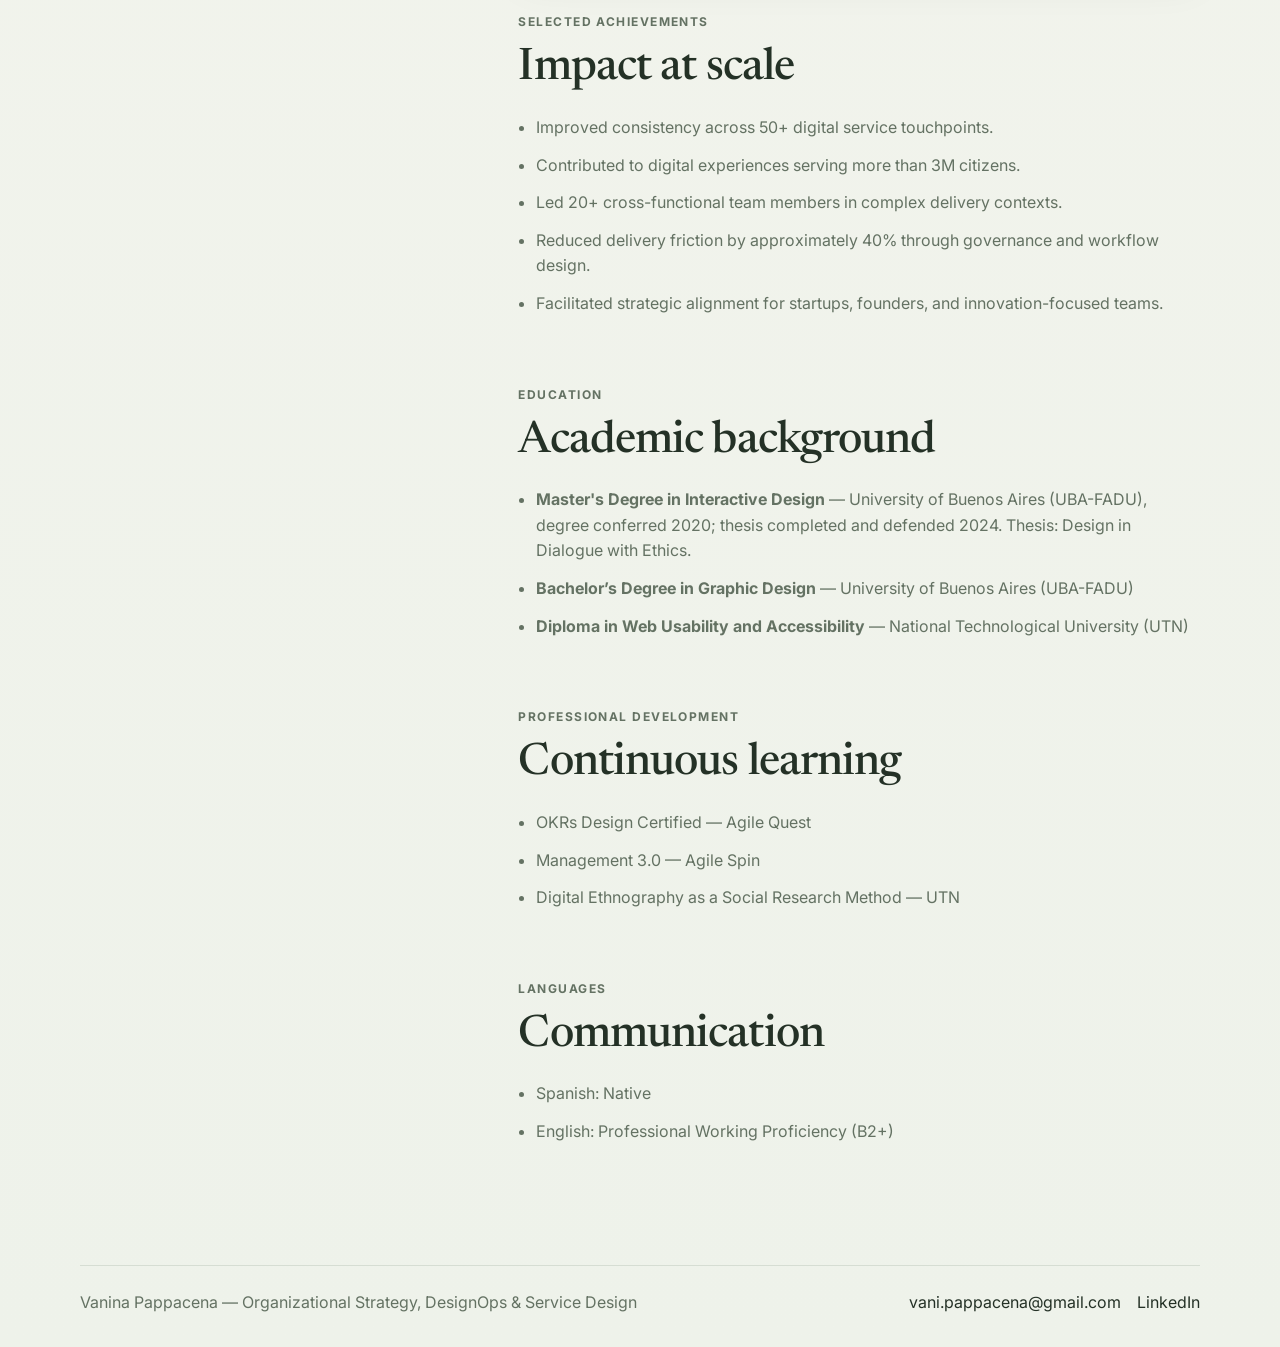
==== commit e525673e: "Update cv.html" ====
--- a/cv.html
+++ b/cv.html
@@ -42,13 +42,13 @@
       </nav>
       <div class="container page-intro" id="main">
         <p class="eyebrow">CV</p>
-        <h1>Senior Experience Strategist | Service Design | Digital Transformation | Organizational Strategy</h1>
+        <h1> | Service Design | Digital Transformation | Organizational Strategy</h1>
         <p class="lead">
           Senior experience and service strategy professional with 8+ years of experience shaping digital
           transformation, stakeholder alignment, and user-centered service improvement in complex environments.
         </p>
         <div class="hero-actions">
-          <a class="button primary" href="assets/docs/vanina-pappacena-cv.pdf" download>Download CV (PDF)</a>
+          <a class="button primary" href="assets/docs/CV-Vanina-Pappacena_ESD.pdf" download>Download CV (PDF)</a>
           <a class="button secondary" href="work.html">View work</a>
           <a class="button secondary" href="https://www.linkedin.com/in/vanina-pappacena/" target="_blank" rel="noreferrer">LinkedIn</a>
         </div>
@@ -197,4 +197,4 @@
       </div>
     </footer>
   </body>
-</html>+</html>
--- a/styles.css
+++ b/styles.css
@@ -133,6 +133,42 @@
   flex-wrap: wrap;
 }
 
+.menu-toggle {
+  display: none;
+  background: none;
+  border: none;
+  cursor: pointer;
+  padding: 0.35rem;
+  flex-direction: column;
+  justify-content: center;
+  align-items: center;
+  gap: 5px;
+  width: 2.25rem;
+  height: 2.25rem;
+  flex-shrink: 0;
+}
+
+.menu-toggle span {
+  display: block;
+  width: 18px;
+  height: 2px;
+  background: var(--text);
+  border-radius: 2px;
+  transition: transform 0.22s ease, opacity 0.22s ease;
+}
+
+.nav.is-open .menu-toggle span:nth-child(1) {
+  transform: translateY(7px) rotate(45deg);
+}
+
+.nav.is-open .menu-toggle span:nth-child(2) {
+  opacity: 0;
+}
+
+.nav.is-open .menu-toggle span:nth-child(3) {
+  transform: translateY(-7px) rotate(-45deg);
+}
+
 .nav a {
   font-size: 0.96rem;
   font-weight: 500;
@@ -966,21 +1002,39 @@
 
 @media (max-width: 640px) {
   body {
-    padding-top: 8.75rem;
+    padding-top: 5rem;
     line-height: 1.55;
   }
 
+  .menu-toggle {
+    display: flex;
+  }
+
   .nav {
-    flex-direction: column;
+    flex-direction: row;
     gap: 0.75rem;
-    border-radius: 24px;
+    border-radius: 999px;
     top: 0.5rem;
     width: min(1120px, calc(100% - 1rem));
     padding: 0.85rem 1rem;
   }
 
+  .nav.is-open {
+    flex-direction: column;
+    border-radius: 24px;
+    align-items: stretch;
+  }
+
   .nav-links {
-    gap: 0.6rem 0.9rem;
+    display: none;
+    width: 100%;
+    flex-direction: column;
+    align-items: center;
+    gap: 0.6rem;
+  }
+
+  .nav.is-open .nav-links {
+    display: flex;
   }
 
   .nav a {
